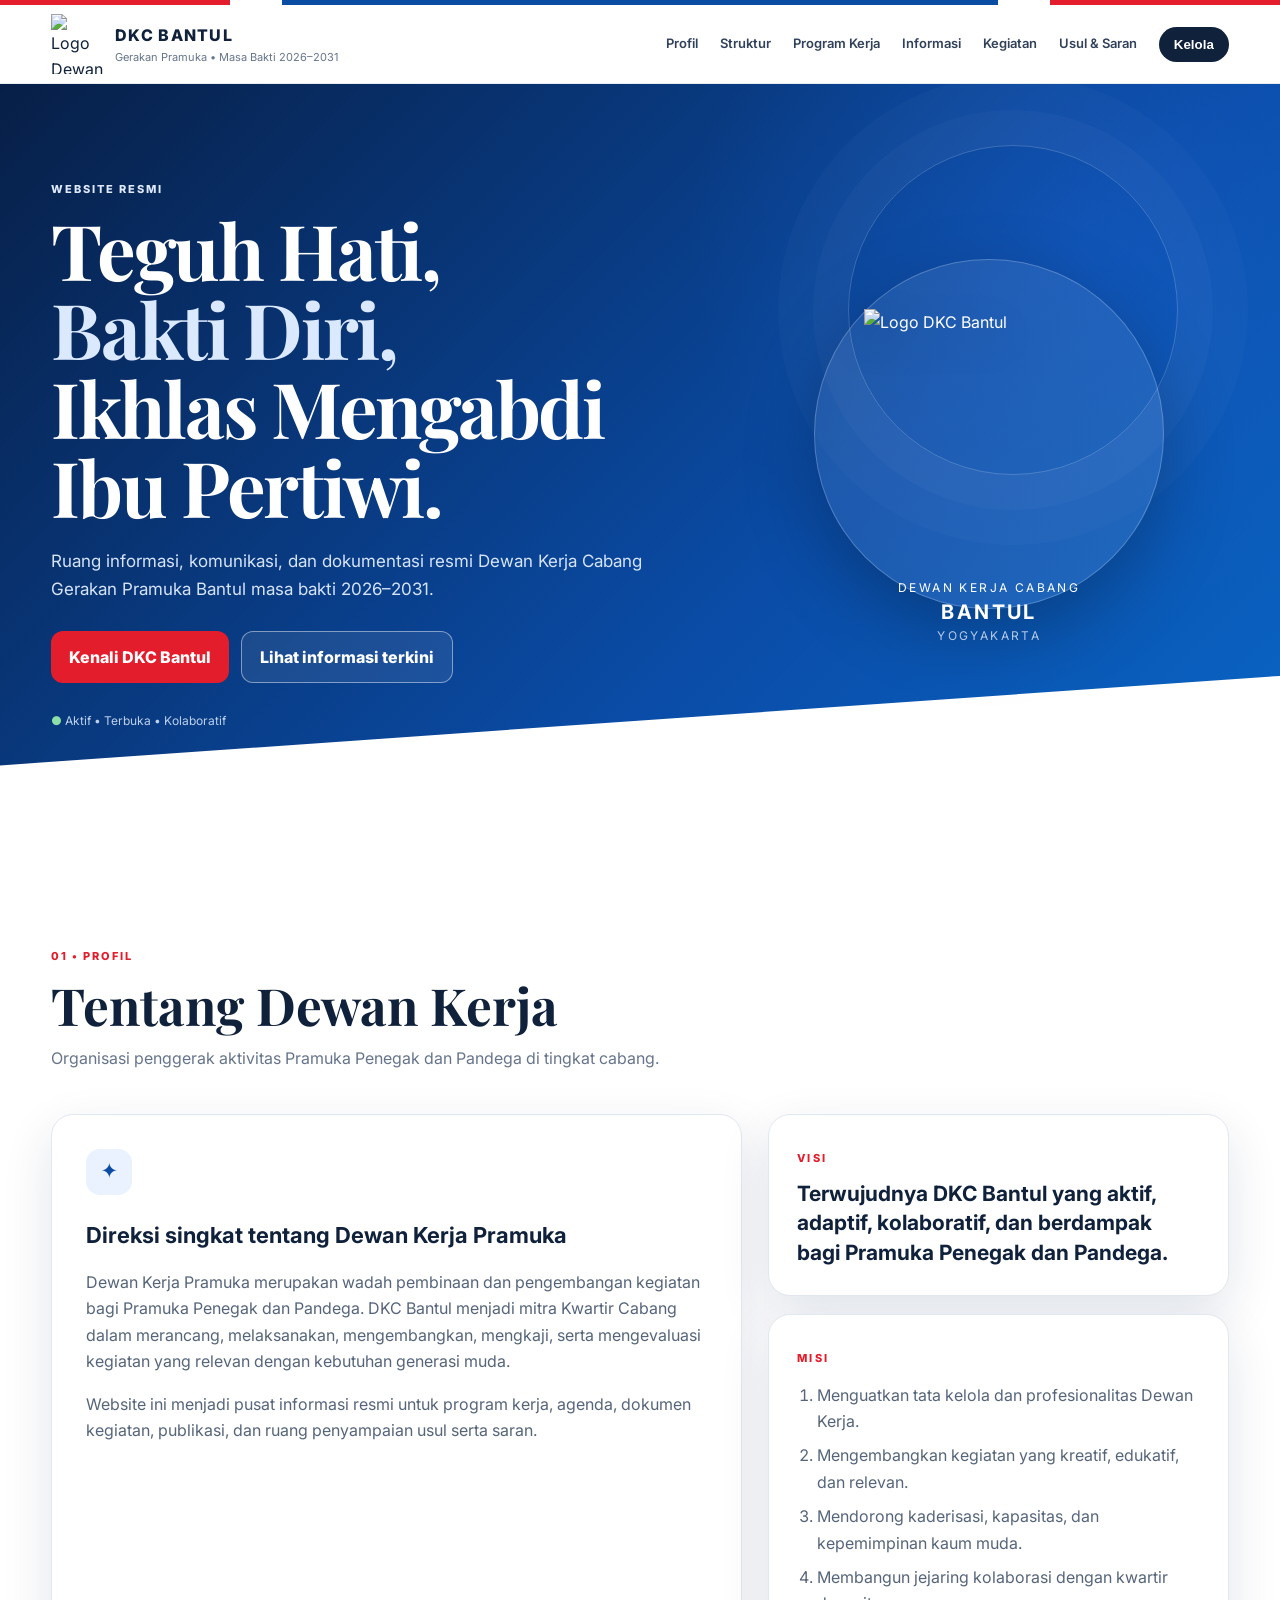
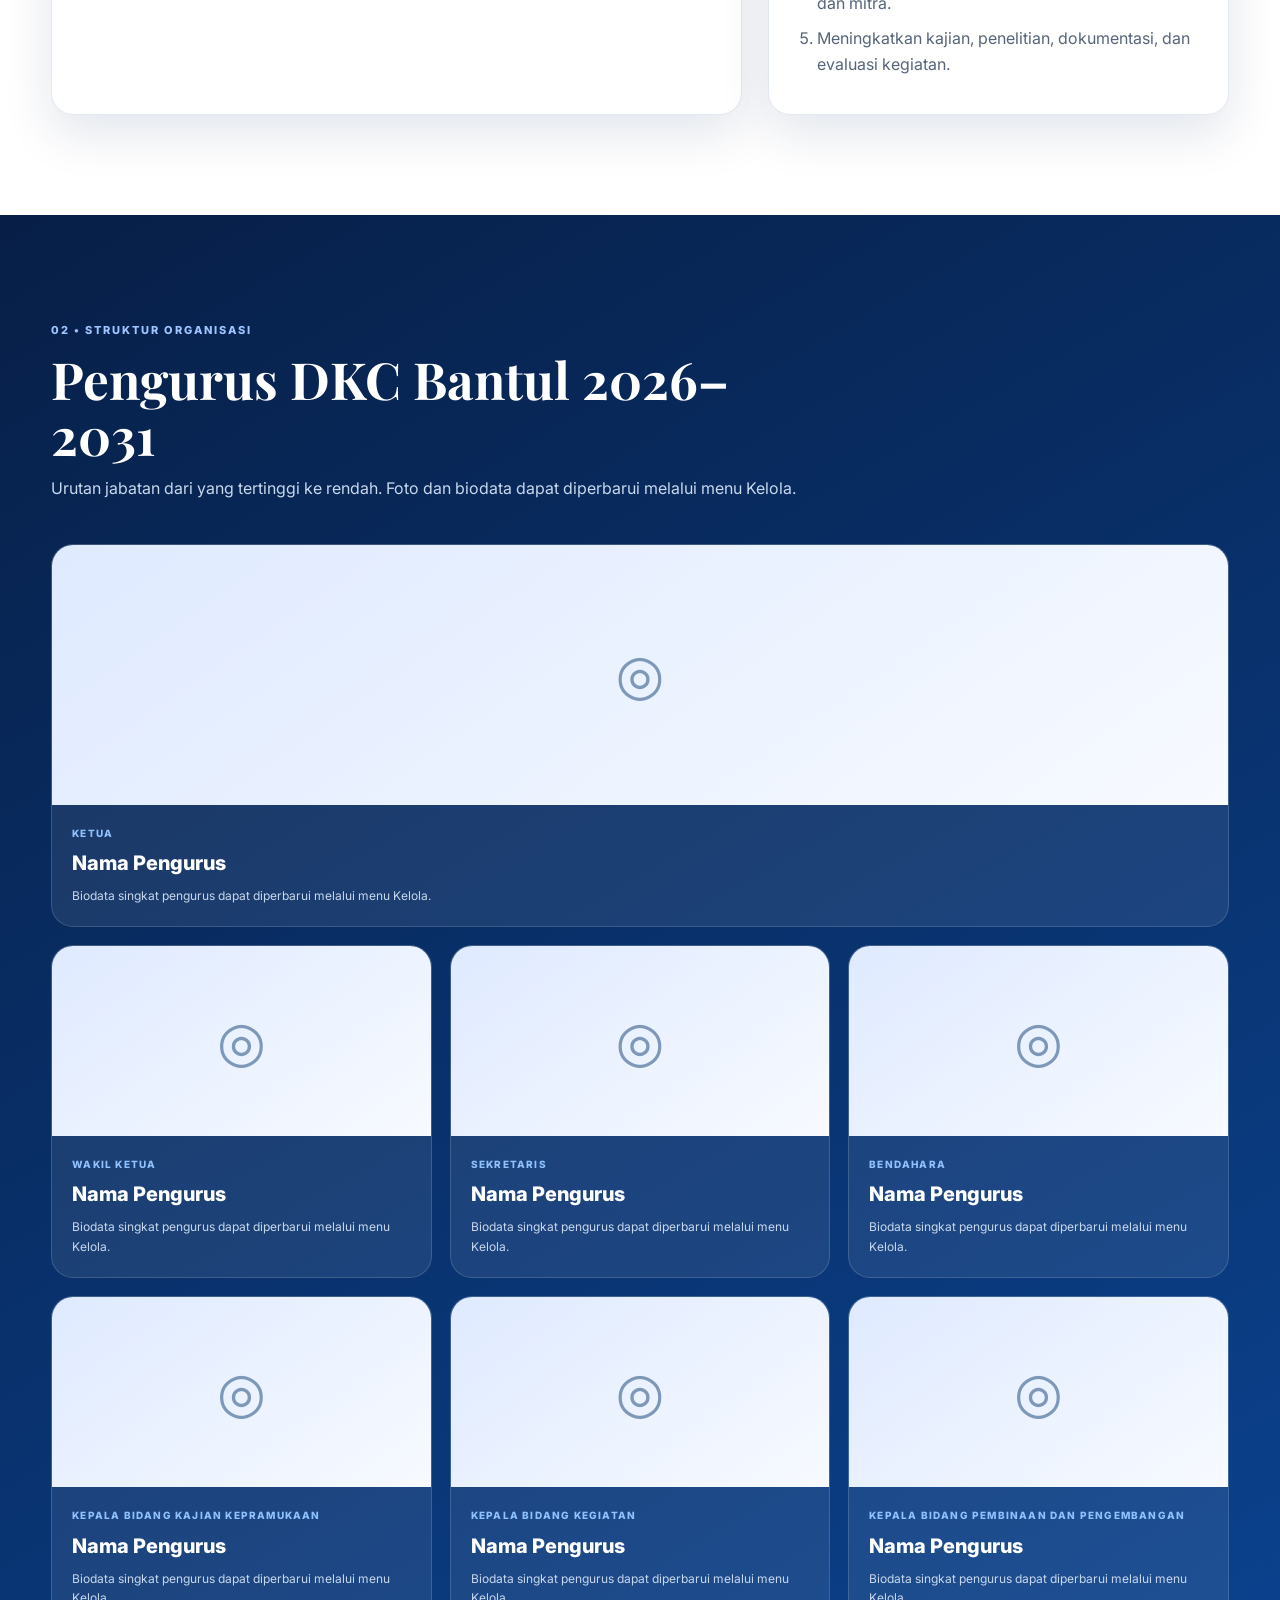
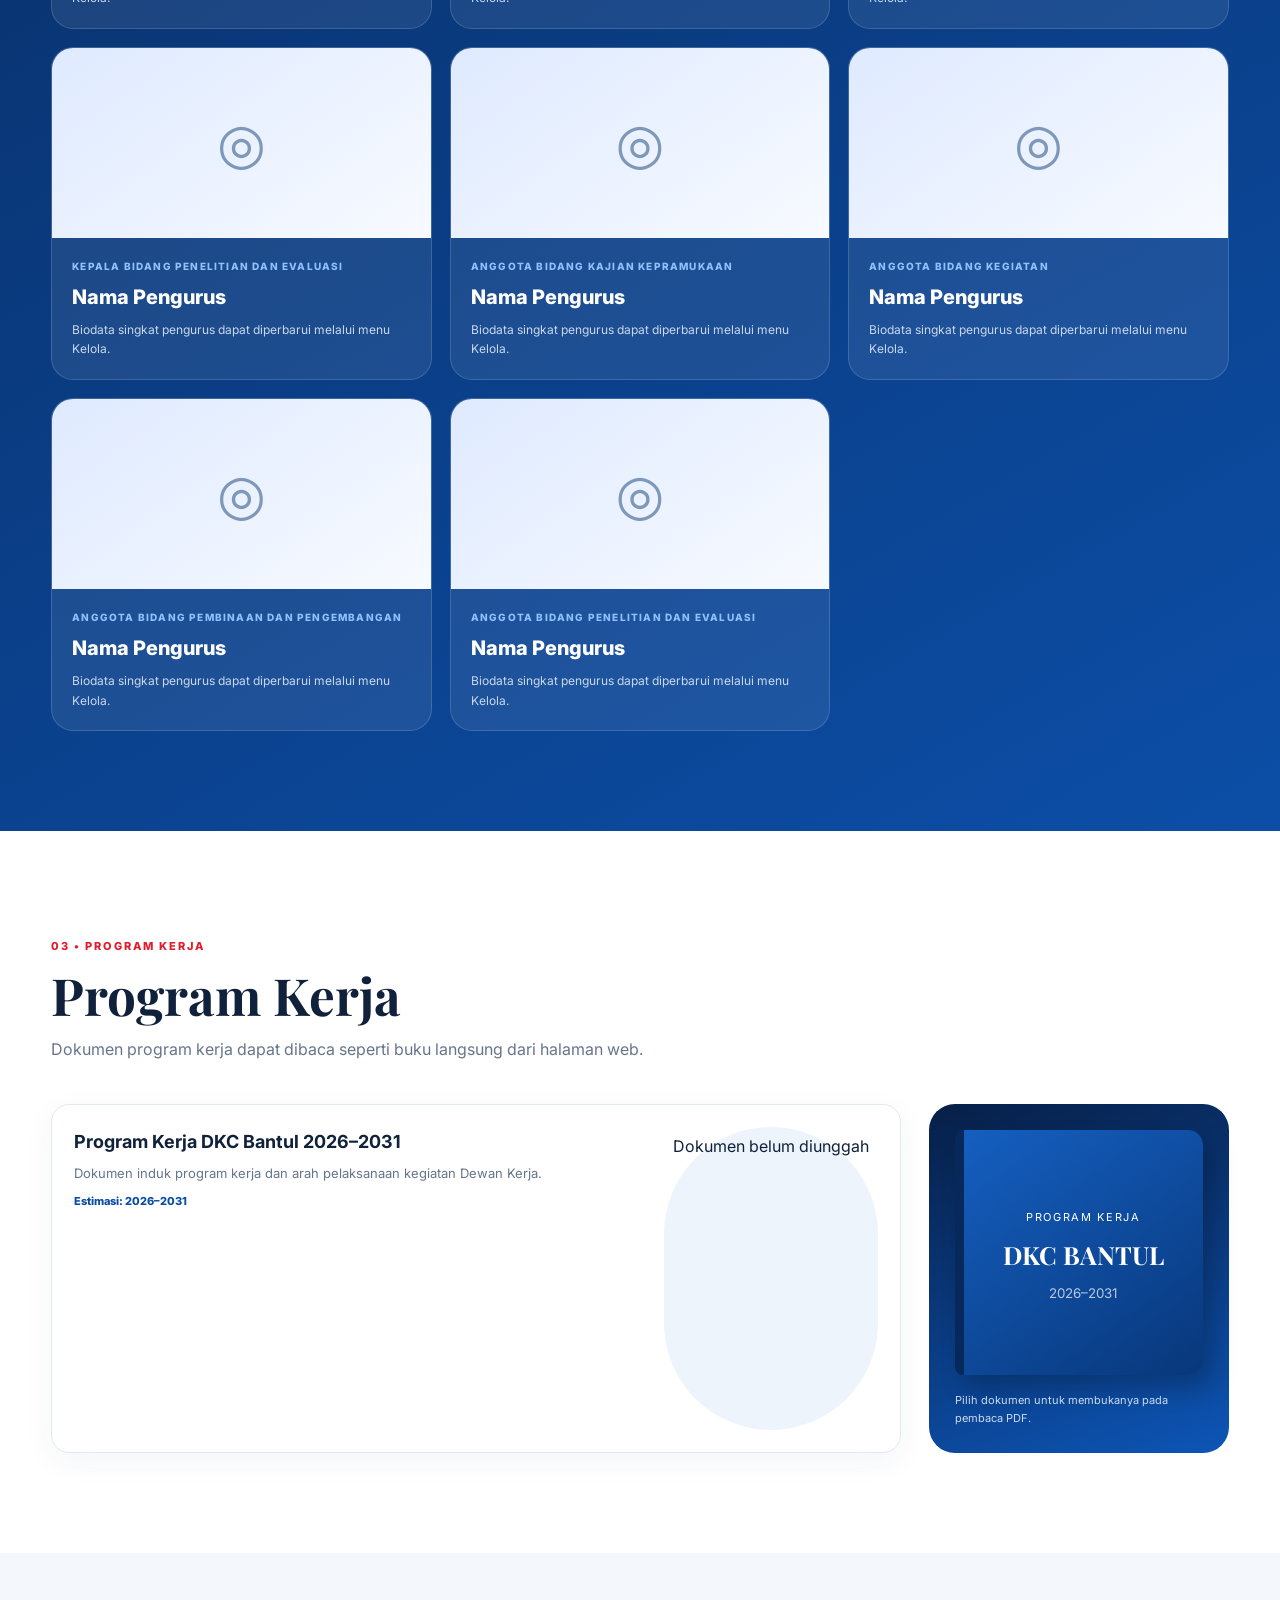
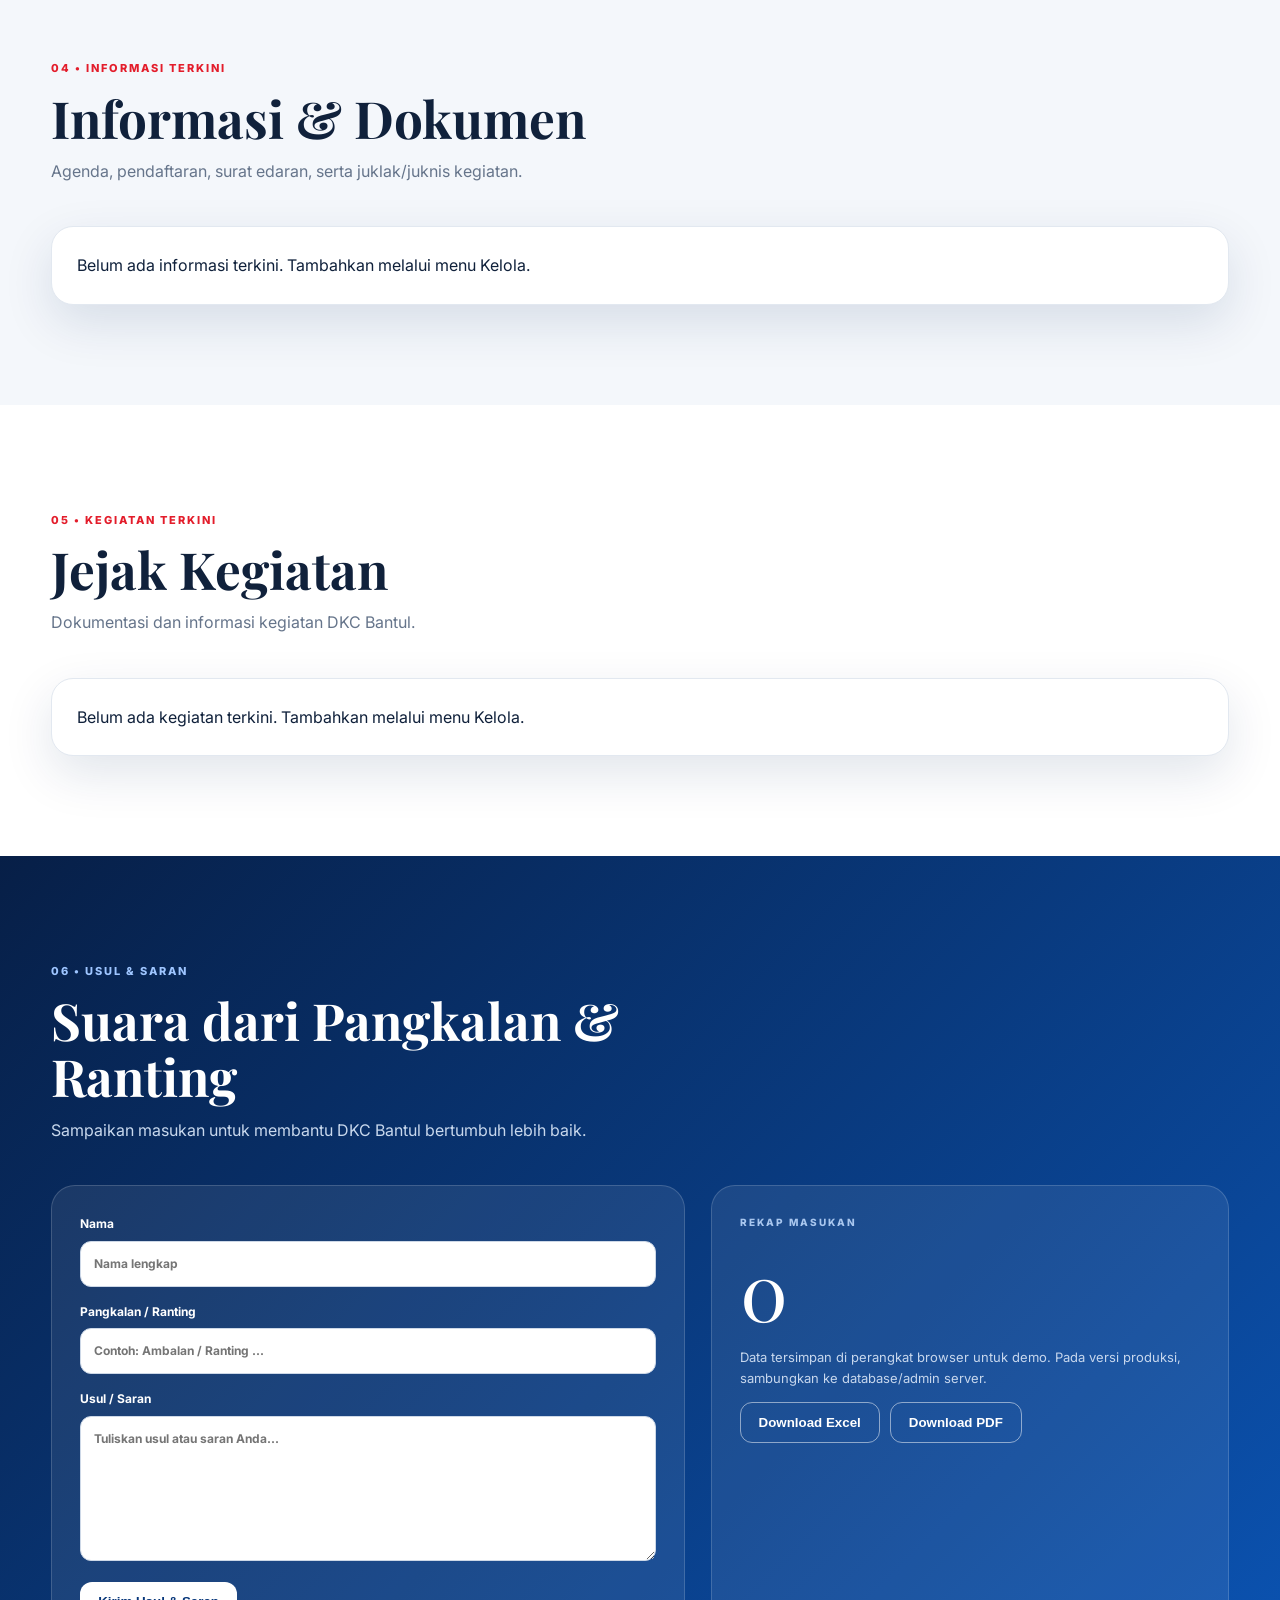
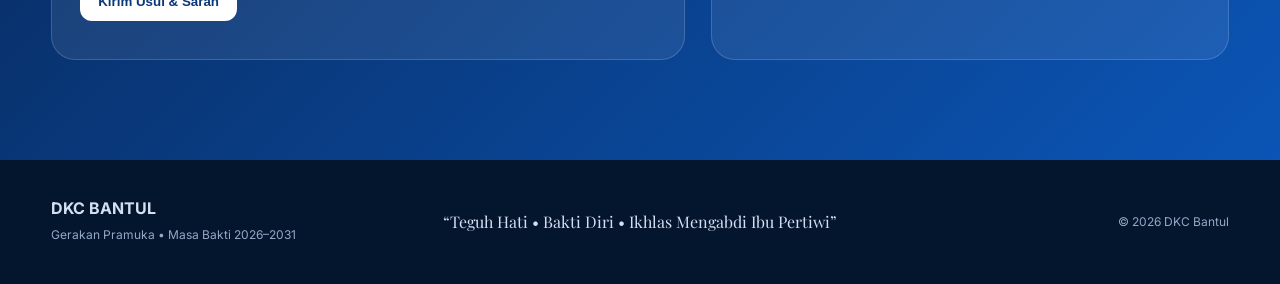
==== index.html @ 7c7fe112 "Add files via upload" ====
<!doctype html>
<html lang="id">
<head>
  <meta charset="utf-8">
  <meta name="viewport" content="width=device-width, initial-scale=1, viewport-fit=cover">
  <meta name="theme-color" content="#0d47a1">
  <meta name="description" content="Website resmi Dewan Kerja Cabang Gerakan Pramuka Bantul masa bakti 2026–2031.">
  <title>DKC Bantul 2026–2031 | Teguh Hati, Bakti Diri</title>
  <link rel="preconnect" href="https://fonts.googleapis.com">
  <link rel="preconnect" href="https://fonts.gstatic.com" crossorigin>
  <link href="https://fonts.googleapis.com/css2?family=Inter:wght@400;500;600;700;800&family=Playfair+Display:wght@700;800&display=swap" rel="stylesheet">
  <link rel="stylesheet" href="styles.css">
</head>
<body>
  <div class="topline"></div>
  <header class="site-header">
    <div class="container nav-wrap">
      <a class="brand" href="#beranda" aria-label="Beranda DKC Bantul">
        <img src="assets/logo-dkc-bantul.png" alt="Logo Dewan Kerja Cabang Bantul" class="brand-logo">
        <div>
          <div class="brand-title">DKC BANTUL</div>
          <div class="brand-subtitle">Gerakan Pramuka • Masa Bakti 2026–2031</div>
        </div>
      </a>
      <button class="menu-toggle" id="menuToggle" aria-label="Buka menu">☰</button>
      <nav id="mainNav" class="main-nav">
        <a href="#profil">Profil</a>
        <a href="#struktur">Struktur</a>
        <a href="#program">Program Kerja</a>
        <a href="#informasi">Informasi</a>
        <a href="#kegiatan">Kegiatan</a>
        <a href="#saran">Usul & Saran</a>
        <button class="nav-admin" id="adminOpen">Kelola</button>
      </nav>
    </div>
  </header>

  <main>
    <section id="beranda" class="hero">
      <div class="hero-glow"></div>
      <div class="container hero-grid">
        <div class="hero-copy">
          <span class="eyebrow">WEBSITE RESMI</span>
          <h1>Teguh Hati,<br><span>Bakti Diri,</span><br>Ikhlas Mengabdi<br>Ibu Pertiwi.</h1>
          <p>Ruang informasi, komunikasi, dan dokumentasi resmi Dewan Kerja Cabang Gerakan Pramuka Bantul masa bakti 2026–2031.</p>
          <div class="hero-actions">
            <a class="btn btn-primary" href="#profil">Kenali DKC Bantul</a>
            <a class="btn btn-ghost" href="#informasi">Lihat informasi terkini</a>
          </div>
          <div class="hero-meta"><span>●</span> Aktif • Terbuka • Kolaboratif</div>
        </div>
        <div class="hero-mark">
          <div class="mark-ring"><img src="assets/logo-dkc-bantul.png" alt="Logo DKC Bantul"></div>
          <div class="mark-caption">DEWAN KERJA CABANG<br><strong>BANTUL</strong><br><span>YOGYAKARTA</span></div>
        </div>
      </div>
    </section>

    <section id="profil" class="section section-light">
      <div class="container">
        <div class="section-heading"><span class="eyebrow">01 • PROFIL</span><h2>Tentang Dewan Kerja</h2><p>Organisasi penggerak aktivitas Pramuka Penegak dan Pandega di tingkat cabang.</p></div>
        <div class="profile-grid">
          <article class="card story-card">
            <div class="card-icon">✦</div>
            <h3>Direksi singkat tentang Dewan Kerja Pramuka</h3>
            <p>Dewan Kerja Pramuka merupakan wadah pembinaan dan pengembangan kegiatan bagi Pramuka Penegak dan Pandega. DKC Bantul menjadi mitra Kwartir Cabang dalam merancang, melaksanakan, mengembangkan, mengkaji, serta mengevaluasi kegiatan yang relevan dengan kebutuhan generasi muda.</p>
            <p>Website ini menjadi pusat informasi resmi untuk program kerja, agenda, dokumen kegiatan, publikasi, dan ruang penyampaian usul serta saran.</p>
          </article>
          <div class="vision-stack">
            <article class="vision-card vision"><span>VISI</span><h3>Terwujudnya DKC Bantul yang aktif, adaptif, kolaboratif, dan berdampak bagi Pramuka Penegak dan Pandega.</h3></article>
            <article class="vision-card mission"><span>MISI</span><ol><li>Menguatkan tata kelola dan profesionalitas Dewan Kerja.</li><li>Mengembangkan kegiatan yang kreatif, edukatif, dan relevan.</li><li>Mendorong kaderisasi, kapasitas, dan kepemimpinan kaum muda.</li><li>Membangun jejaring kolaborasi dengan kwartir dan mitra.</li><li>Meningkatkan kajian, penelitian, dokumentasi, dan evaluasi kegiatan.</li></ol></article>
          </div>
        </div>
      </div>
    </section>

    <section id="struktur" class="section section-blue">
      <div class="container">
        <div class="section-heading inverse"><span class="eyebrow">02 • STRUKTUR ORGANISASI</span><h2>Pengurus DKC Bantul 2026–2031</h2><p>Urutan jabatan dari yang tertinggi ke rendah. Foto dan biodata dapat diperbarui melalui menu Kelola.</p></div>
        <div id="structureGrid" class="structure-grid"></div>
      </div>
    </section>

    <section id="program" class="section section-light">
      <div class="container">
        <div class="section-heading"><span class="eyebrow">03 • PROGRAM KERJA</span><h2>Program Kerja</h2><p>Dokumen program kerja dapat dibaca seperti buku langsung dari halaman web.</p></div>
        <div class="program-layout">
          <div id="programList" class="program-list"></div>
          <aside class="book-panel"><div class="book-cover"><div class="book-spine"></div><span>PROGRAM KERJA</span><strong>DKC BANTUL</strong><small>2026–2031</small></div><div class="book-note">Pilih dokumen untuk membukanya pada pembaca PDF.</div></aside>
        </div>
      </div>
    </section>

    <section id="informasi" class="section section-soft">
      <div class="container">
        <div class="section-heading"><span class="eyebrow">04 • INFORMASI TERKINI</span><h2>Informasi & Dokumen</h2><p>Agenda, pendaftaran, surat edaran, serta juklak/juknis kegiatan.</p></div>
        <div id="infoList" class="info-list"></div>
      </div>
    </section>

    <section id="kegiatan" class="section section-light">
      <div class="container">
        <div class="section-heading"><span class="eyebrow">05 • KEGIATAN TERKINI</span><h2>Jejak Kegiatan</h2><p>Dokumentasi dan informasi kegiatan DKC Bantul.</p></div>
        <div id="activityList" class="activity-grid"></div>
      </div>
    </section>

    <section id="saran" class="section suggestion-section">
      <div class="container">
        <div class="section-heading inverse"><span class="eyebrow">06 • USUL & SARAN</span><h2>Suara dari Pangkalan & Ranting</h2><p>Sampaikan masukan untuk membantu DKC Bantul bertumbuh lebih baik.</p></div>
        <div class="suggestion-grid">
          <form id="suggestionForm" class="suggestion-form">
            <label>Nama<input name="nama" required placeholder="Nama lengkap"></label>
            <label>Pangkalan / Ranting<input name="pangkalan" required placeholder="Contoh: Ambalan / Ranting ..."></label>
            <label>Usul / Saran<textarea name="saran" required rows="6" placeholder="Tuliskan usul atau saran Anda..."></textarea></label>
            <button class="btn btn-light" type="submit">Kirim Usul & Saran</button>
            <div id="suggestionStatus" class="form-status"></div>
          </form>
          <div class="suggestion-admin-card">
            <div class="small-label">REKAP MASUKAN</div>
            <div class="big-number" id="suggestionCount">0</div>
            <p>Data tersimpan di perangkat browser untuk demo. Pada versi produksi, sambungkan ke database/admin server.</p>
            <div class="export-row"><button class="btn btn-outline-light" id="exportExcel">Download Excel</button><button class="btn btn-outline-light" id="exportPDF">Download PDF</button></div>
          </div>
        </div>
      </div>
    </section>
  </main>

  <footer class="site-footer"><div class="container footer-grid"><div><strong>DKC BANTUL</strong><p>Gerakan Pramuka • Masa Bakti 2026–2031</p></div><div class="footer-motto">“Teguh Hati • Bakti Diri • Ikhlas Mengabdi Ibu Pertiwi”</div><div class="footer-copy">© 2026 DKC Bantul</div></div></footer>

  <dialog id="pdfDialog" class="pdf-dialog"><div class="pdf-head"><strong id="pdfTitle">Dokumen</strong><button id="pdfClose">×</button></div><iframe id="pdfFrame" title="Pembaca PDF"></iframe></dialog>

  <dialog id="adminDialog" class="admin-dialog"><div class="admin-head"><div><strong>Kelola Konten</strong><small>Mode demo • perubahan tersimpan di browser</small></div><button id="adminClose">×</button></div><div class="admin-body">
    <div class="admin-tabs"><button class="active" data-tab="structureAdmin">Struktur</button><button data-tab="programAdmin">Program</button><button data-tab="infoAdmin">Informasi</button><button data-tab="activityAdmin">Kegiatan</button></div>
    <div id="structureAdmin" class="admin-tab active"><h3>Pengurus</h3><p>Gunakan formulir di bawah untuk menambahkan pengurus. Foto tanpa background dapat diunggah.</p><form id="memberForm" class="admin-form"><input name="name" placeholder="Nama lengkap" required><select name="position" required><option value="">Pilih jabatan</option></select><input name="bio" placeholder="Biodata singkat"><input type="file" name="photo" accept="image/*"><button class="btn btn-primary">Tambah pengurus</button></form><div id="memberAdminList"></div></div>
    <div id="programAdmin" class="admin-tab"><h3>Program kerja</h3><form id="programForm" class="admin-form"><input name="title" placeholder="Nama program" required><input name="description" placeholder="Uraian program kerja" required><input name="estimate" placeholder="Estimasi pelaksanaan, contoh: Jan–Mar 2027"><input type="file" name="pdf" accept="application/pdf"><button class="btn btn-primary">Tambah program</button></form><div id="programAdminList"></div></div>
    <div id="infoAdmin" class="admin-tab"><h3>Informasi terkini</h3><form id="infoForm" class="admin-form"><input name="title" placeholder="Nama kegiatan / informasi" required><div class="two"><input name="date" type="date"><input name="time" type="time"></div><input name="venue" placeholder="Tempat kegiatan"><input name="location" placeholder="Lokasi kegiatan / tautan Maps"><input name="registration" placeholder="Link pendaftaran"><input name="notes" placeholder="Keterangan singkat"><div class="two"><label class="file-label">Lampiran acara PDF<input type="file" name="attachment" accept="application/pdf"></label><label class="file-label">Surat edaran PDF<input type="file" name="circular" accept="application/pdf"></label></div><label class="file-label">Juklak/Juknis PDF<input type="file" name="guide" accept="application/pdf"></label><button class="btn btn-primary">Tambah informasi</button></form><div id="infoAdminList"></div></div>
    <div id="activityAdmin" class="admin-tab"><h3>Kegiatan terkini</h3><form id="activityForm" class="admin-form"><input name="title" placeholder="Nama kegiatan" required><div class="two"><input name="date" type="date"><input name="time" type="time"></div><input name="venue" placeholder="Tempat kegiatan"><input name="location" placeholder="Lokasi kegiatan / tautan Maps"><input name="registration" placeholder="Link pendaftaran"><input name="notes" placeholder="Keterangan singkat"><div class="two"><label class="file-label">Lampiran acara PDF<input type="file" name="attachment" accept="application/pdf"></label><label class="file-label">Surat edaran PDF<input type="file" name="circular" accept="application/pdf"></label></div><label class="file-label">Juklak/Juknis PDF<input type="file" name="guide" accept="application/pdf"></label><button class="btn btn-primary">Tambah kegiatan</button></form><div id="activityAdminList"></div></div>
  </div></dialog>
  <script src="app.js"></script>
</body>
</html>
---- styles.css ----
:root{--blue:#0b4da2;--blue2:#08377a;--red:#e31d2b;--ink:#10213b;--muted:#66758b;--paper:#fff;--soft:#f4f7fb;--line:#e2e8f0;--gold:#e7b955;--shadow:0 18px 50px rgba(11,45,93,.12);--radius:22px}*{box-sizing:border-box}html{scroll-behavior:smooth}body{margin:0;font-family:Inter,system-ui,sans-serif;color:var(--ink);background:#fff;line-height:1.65}.topline{height:5px;background:linear-gradient(90deg,var(--red) 0 18%,#fff 18% 22%,var(--blue) 22% 78%,#fff 78% 82%,var(--red) 82%)}a{text-decoration:none;color:inherit}.container{width:min(1180px,92%);margin:auto}.site-header{position:sticky;top:0;z-index:50;background:rgba(255,255,255,.93);backdrop-filter:blur(14px);border-bottom:1px solid rgba(226,232,240,.8)}.nav-wrap{min-height:78px;display:flex;align-items:center;justify-content:space-between;gap:22px}.brand{display:flex;align-items:center;gap:12px}.brand-logo{width:52px;height:60px;object-fit:contain}.brand-title{font-weight:800;letter-spacing:.08em;font-size:16px}.brand-subtitle{font-size:11px;color:var(--muted)}.main-nav{display:flex;align-items:center;gap:22px;font-size:13px;font-weight:600}.main-nav a{color:#31415a}.main-nav a:hover{color:var(--blue)}.nav-admin{border:0;background:var(--ink);color:white;border-radius:999px;padding:10px 15px;font-weight:700;cursor:pointer}.menu-toggle{display:none;border:0;background:none;font-size:28px}.hero{position:relative;overflow:hidden;background:radial-gradient(circle at 85% 20%,rgba(37,112,235,.24),transparent 32%),linear-gradient(135deg,#071f47,#0a4ca7 62%,#0a67c7);color:#fff;min-height:640px;display:flex;align-items:center}.hero:after{content:"";position:absolute;inset:auto -10% -180px;height:300px;background:#fff;transform:rotate(-4deg)}.hero-glow{position:absolute;right:8%;top:8%;width:330px;height:330px;border:1px solid rgba(255,255,255,.2);border-radius:50%;box-shadow:0 0 0 35px rgba(255,255,255,.025),0 0 0 70px rgba(255,255,255,.018)}.hero-grid{display:grid;grid-template-columns:1.15fr .85fr;align-items:center;gap:50px;position:relative;z-index:2;padding:90px 0 110px}.eyebrow{display:inline-block;font-size:11px;font-weight:800;letter-spacing:.18em;color:var(--red);margin-bottom:12px}.hero .eyebrow{color:#dfeaff}.hero h1{font-family:"Playfair Display",serif;font-size:clamp(45px,6vw,78px);line-height:1.03;margin:0 0 20px;letter-spacing:-.03em}.hero h1 span{color:#dbe9ff}.hero p{max-width:650px;color:#d6e4f9;font-size:17px}.hero-actions{display:flex;flex-wrap:wrap;gap:12px;margin:28px 0}.btn{display:inline-flex;align-items:center;justify-content:center;border:0;border-radius:12px;padding:12px 18px;font-weight:800;cursor:pointer;transition:.2s}.btn:hover{transform:translateY(-1px)}.btn-primary{background:var(--red);color:#fff}.btn-ghost{border:1px solid rgba(255,255,255,.45);color:#fff;background:rgba(255,255,255,.08)}.btn-light{background:#fff;color:var(--blue2)}.btn-outline-light{background:transparent;color:#fff;border:1px solid rgba(255,255,255,.5)}.hero-meta{font-size:12px;color:#bdd1ed}.hero-meta span{color:#8ce0a7}.hero-mark{display:flex;flex-direction:column;align-items:center;justify-content:center}.mark-ring{width:min(350px,72vw);aspect-ratio:1;border-radius:50%;display:grid;place-items:center;background:rgba(255,255,255,.08);border:1px solid rgba(255,255,255,.22);box-shadow:0 25px 70px rgba(0,0,0,.25)}.mark-ring img{width:72%;height:72%;object-fit:contain;filter:drop-shadow(0 12px 20px rgba(0,0,0,.2))}.mark-caption{text-align:center;margin-top:-30px;font-size:12px;letter-spacing:.2em;line-height:1.5}.mark-caption strong{font-size:20px;color:#fff}.mark-caption span{opacity:.7}.section{padding:100px 0}.section-light{background:#fff}.section-soft{background:var(--soft)}.section-blue{background:linear-gradient(150deg,#071f47,#0c4ea7);color:#fff}.section-heading{max-width:760px;margin-bottom:42px}.section-heading h2{font-family:"Playfair Display",serif;font-size:clamp(34px,4vw,52px);line-height:1.1;margin:0 0 12px}.section-heading p{margin:0;color:var(--muted)}.section-heading.inverse p{color:#c8d8ed}.section-heading.inverse .eyebrow{color:#9ec5ff}.profile-grid{display:grid;grid-template-columns:1.2fr .8fr;gap:26px}.card,.vision-card{background:#fff;border:1px solid var(--line);border-radius:var(--radius);box-shadow:var(--shadow)}.story-card{padding:34px}.card-icon{width:46px;height:46px;border-radius:14px;background:#eaf2ff;color:var(--blue);display:grid;place-items:center;font-size:21px}.story-card h3{font-size:22px;margin:22px 0 10px}.story-card p{color:#56657a}.vision-stack{display:grid;gap:18px}.vision-card{padding:28px}.vision-card span{font-size:11px;letter-spacing:.2em;font-weight:800;color:var(--red)}.vision-card h3{margin:10px 0 0;font-size:21px;line-height:1.4}.mission ol{margin:12px 0 0;padding-left:20px;color:#56657a}.mission li{margin:8px 0}.structure-grid{display:grid;grid-template-columns:repeat(3,1fr);gap:18px}.member-card{position:relative;background:rgba(255,255,255,.08);border:1px solid rgba(255,255,255,.15);border-radius:22px;overflow:hidden;min-height:330px;display:flex;flex-direction:column}.member-card:first-child{grid-column:span 3}.member-photo{height:190px;background:linear-gradient(145deg,#dfeaff,#f7faff);display:grid;place-items:center;overflow:hidden}.member-card:first-child .member-photo{height:260px}.member-photo img{width:100%;height:100%;object-fit:contain}.member-placeholder{font-size:56px;color:#7e98ba}.member-info{padding:20px}.member-position{color:#8fc1ff;text-transform:uppercase;letter-spacing:.12em;font-size:10px;font-weight:800}.member-name{font-size:20px;font-weight:800;margin:6px 0}.member-bio{font-size:12px;color:#c8d8ed;margin:0}.program-layout{display:grid;grid-template-columns:1fr 300px;gap:28px}.program-list{display:grid;gap:14px}.program-item{padding:22px;border:1px solid var(--line);border-radius:18px;background:#fff;display:grid;grid-template-columns:1fr auto;gap:16px;box-shadow:0 8px 30px rgba(20,50,90,.05)}.program-item h3{margin:0 0 6px;font-size:18px}.program-item p{margin:0;color:var(--muted);font-size:13px}.program-estimate{font-size:11px;color:var(--blue);font-weight:800;margin-top:8px}.book-btn{background:#edf4ff;color:var(--blue);border:0;border-radius:10px;padding:10px 12px;font-weight:800;cursor:pointer}.book-panel{background:linear-gradient(160deg,#071f47,#0d55b6);border-radius:26px;padding:26px;color:#fff;min-height:340px;position:sticky;top:110px}.book-cover{height:245px;border-radius:8px 15px 15px 8px;background:linear-gradient(145deg,#155fc0,#08377a);border-left:9px solid #06285b;display:flex;flex-direction:column;align-items:center;justify-content:center;text-align:center;box-shadow:10px 14px 25px rgba(0,0,0,.22);gap:8px}.book-cover span{font-size:11px;letter-spacing:.15em}.book-cover strong{font-family:"Playfair Display";font-size:25px}.book-cover small{opacity:.7}.book-note{font-size:11px;color:#cbdaf0;margin-top:16px}.info-list{display:grid;gap:16px}.info-card{background:#fff;border:1px solid var(--line);border-radius:20px;padding:24px;display:grid;grid-template-columns:1fr auto;gap:20px}.info-card h3{margin:0 0 8px;font-size:20px}.info-meta{display:flex;flex-wrap:wrap;gap:8px;font-size:12px;color:#5d6c80}.chip{background:#eef4fb;border-radius:999px;padding:6px 9px}.doc-row{display:flex;flex-wrap:wrap;gap:8px;margin-top:16px}.doc-btn{border:1px solid #cbd8e8;background:#fff;border-radius:10px;padding:8px 10px;color:var(--blue);font-size:11px;font-weight:800;cursor:pointer}.register-btn{display:inline-flex;background:var(--red);color:#fff;border-radius:10px;padding:10px 13px;font-size:11px;font-weight:800}.activity-grid{display:grid;grid-template-columns:repeat(3,1fr);gap:18px}.activity-card{border:1px solid var(--line);border-radius:20px;overflow:hidden;background:#fff;box-shadow:0 8px 30px rgba(20,50,90,.05)}.activity-top{height:130px;background:linear-gradient(135deg,#dceaff,#f7faff);display:grid;place-items:center;color:var(--blue);font-size:48px}.activity-body{padding:20px}.activity-body h3{margin:0 0 8px}.activity-body p{font-size:12px;color:var(--muted);margin:5px 0}.suggestion-section{background:linear-gradient(135deg,#071f47,#0b55b6);color:#fff}.suggestion-grid{display:grid;grid-template-columns:1.1fr .9fr;gap:26px}.suggestion-form,.suggestion-admin-card{background:rgba(255,255,255,.08);border:1px solid rgba(255,255,255,.16);border-radius:24px;padding:28px}.suggestion-form label{display:block;font-size:12px;font-weight:700;margin-bottom:15px}.suggestion-form input,.suggestion-form textarea,.admin-form input,.admin-form select{width:100%;margin-top:7px;border:1px solid #cdd8e7;border-radius:11px;padding:12px 13px;font:inherit;background:#fff;color:var(--ink)}.suggestion-form textarea{resize:vertical}.form-status{font-size:12px;margin-top:10px;color:#bfe8cb}.small-label{font-size:10px;letter-spacing:.2em;color:#a9c7ef;font-weight:800}.big-number{font-family:"Playfair Display";font-size:80px;line-height:1;margin:18px 0}.suggestion-admin-card p{color:#c7d7ed;font-size:13px}.export-row{display:flex;gap:10px;flex-wrap:wrap}.site-footer{background:#04152e;color:#d4e0f1;padding:35px 0}.footer-grid{display:grid;grid-template-columns:1fr 1.5fr 1fr;gap:20px;align-items:center}.footer-grid p{margin:4px 0;font-size:12px;color:#93a9c5}.footer-motto{text-align:center;font-family:"Playfair Display"}.footer-copy{text-align:right;font-size:12px;color:#93a9c5}.pdf-dialog,.admin-dialog{border:0;border-radius:18px;padding:0;width:min(1050px,94vw);height:min(86vh,900px);box-shadow:0 25px 90px rgba(0,0,0,.35)}.pdf-dialog::backdrop,.admin-dialog::backdrop{background:rgba(3,15,34,.72);backdrop-filter:blur(5px)}.pdf-head,.admin-head{height:58px;padding:0 16px;display:flex;align-items:center;justify-content:space-between;border-bottom:1px solid var(--line)}.pdf-head button,.admin-head button{border:0;background:#f1f5f9;border-radius:9px;font-size:25px;width:38px;height:38px;cursor:pointer}.pdf-dialog iframe{width:100%;height:calc(100% - 58px);border:0}.admin-dialog{height:min(88vh,850px)}.admin-head small{display:block;color:var(--muted);font-size:11px}.admin-body{padding:20px;overflow:auto;height:calc(100% - 58px);background:#f8fafc}.admin-tabs{display:flex;gap:6px;overflow:auto;margin-bottom:20px}.admin-tabs button{border:1px solid var(--line);background:#fff;border-radius:999px;padding:9px 14px;white-space:nowrap;font-weight:700;cursor:pointer}.admin-tabs button.active{background:var(--blue);color:#fff}.admin-tab{display:none}.admin-tab.active{display:block}.admin-form{background:#fff;border:1px solid var(--line);border-radius:16px;padding:18px;display:grid;gap:11px;margin-bottom:20px}.two{display:grid;grid-template-columns:1fr 1fr;gap:10px}.file-label{font-size:11px;color:#53657b}.file-label input{margin-top:6px}.admin-item{background:#fff;border:1px solid var(--line);border-radius:14px;padding:14px;display:flex;align-items:center;justify-content:space-between;gap:12px;margin:8px 0}.admin-item small{display:block;color:var(--muted)}.danger{border:0;background:#fee2e2;color:#b91c1c;border-radius:9px;padding:8px 10px;font-weight:700;cursor:pointer}@media(max-width:900px){.main-nav{display:none;position:absolute;left:0;right:0;top:78px;background:#fff;padding:16px 4%;border-bottom:1px solid var(--line);box-shadow:0 15px 30px rgba(0,0,0,.08);flex-direction:column;align-items:stretch}.main-nav.open{display:flex}.menu-toggle{display:block}.hero-grid,.profile-grid,.suggestion-grid,.program-layout{grid-template-columns:1fr}.hero-mark{order:-1}.book-panel{position:static}.structure-grid{grid-template-columns:repeat(2,1fr)}.member-card:first-child{grid-column:span 2}.activity-grid{grid-template-columns:1fr 1fr}.footer-grid{grid-template-columns:1fr;text-align:center}.footer-copy{text-align:center}}@media(max-width:600px){.hero{min-height:auto}.hero-grid{padding:70px 0 100px}.mark-ring{width:230px}.hero h1{font-size:43px}.section{padding:70px 0}.structure-grid,.activity-grid{grid-template-columns:1fr}.member-card:first-child{grid-column:span 1}.member-card:first-child .member-photo{height:220px}.info-card,.program-item{grid-template-columns:1fr}.two{grid-template-columns:1fr}.brand-subtitle{display:none}.brand-logo{width:44px;height:50px}.brand-title{font-size:14px}}
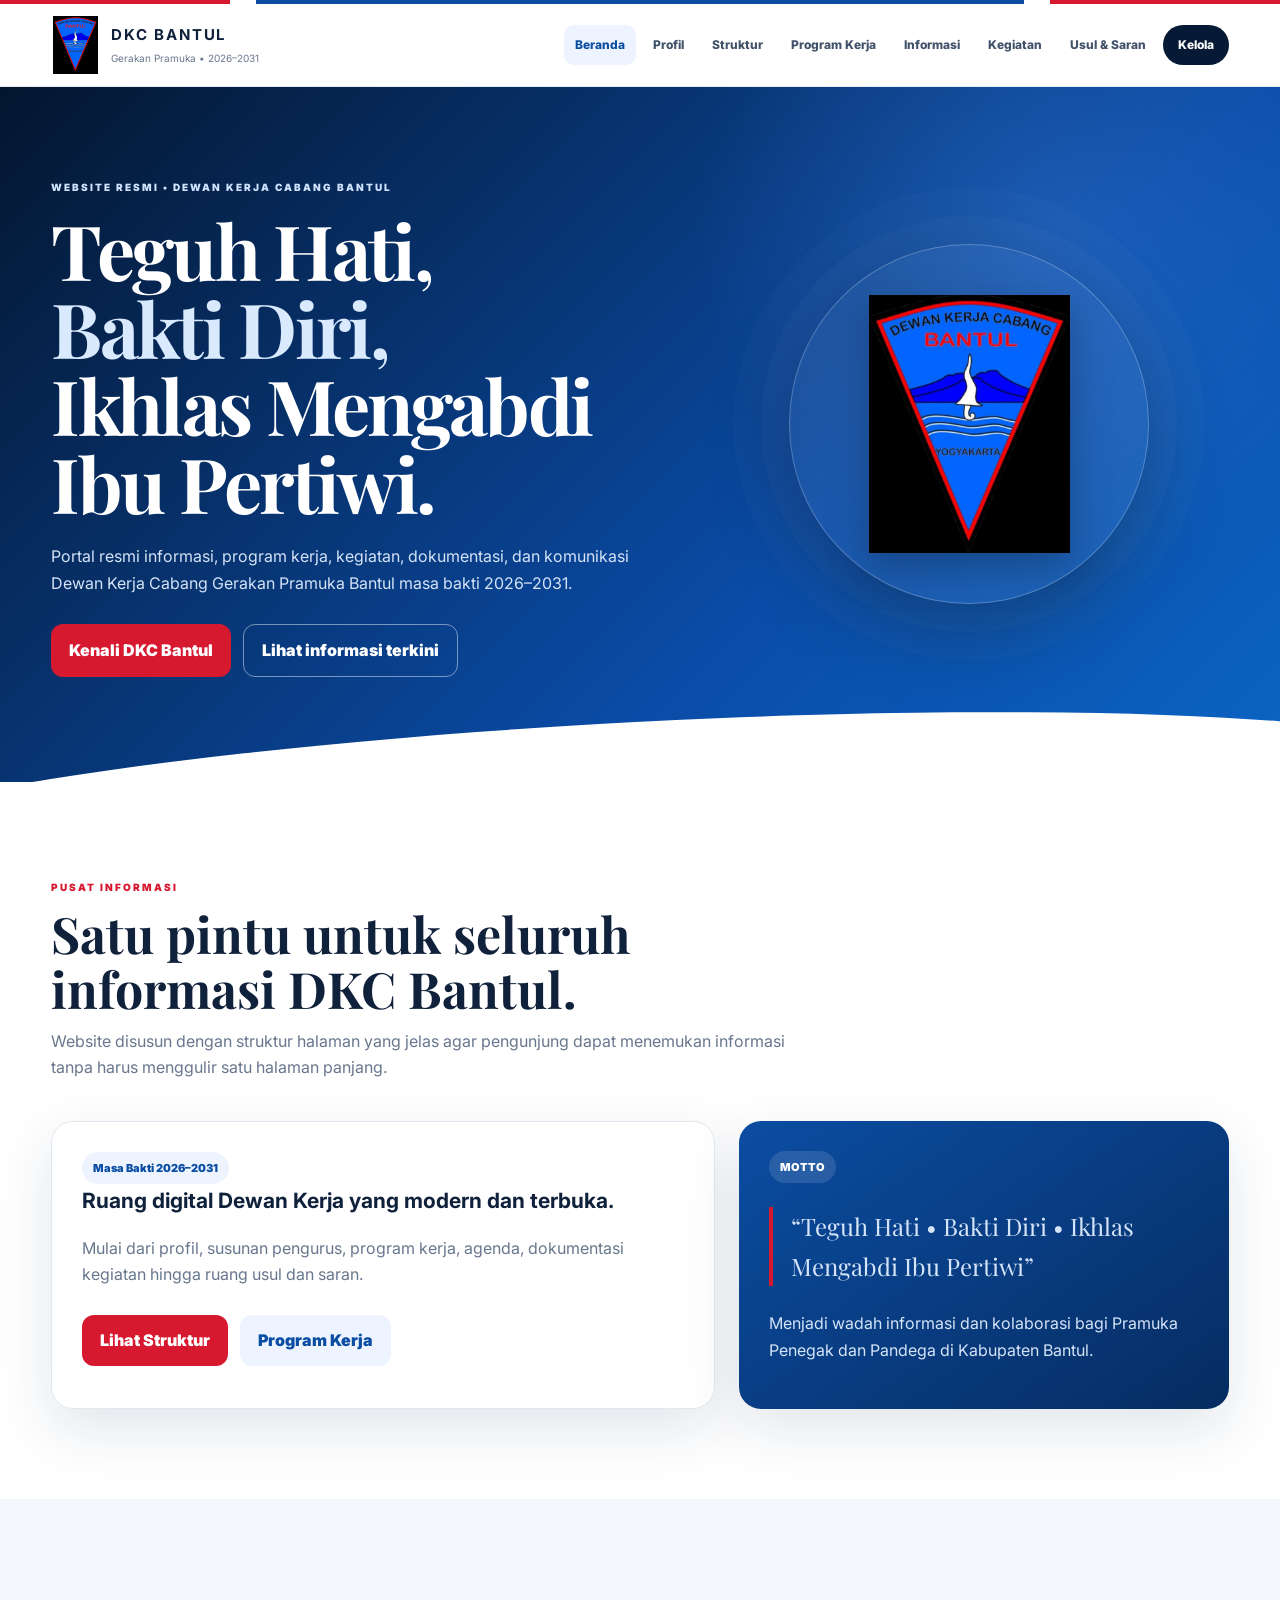
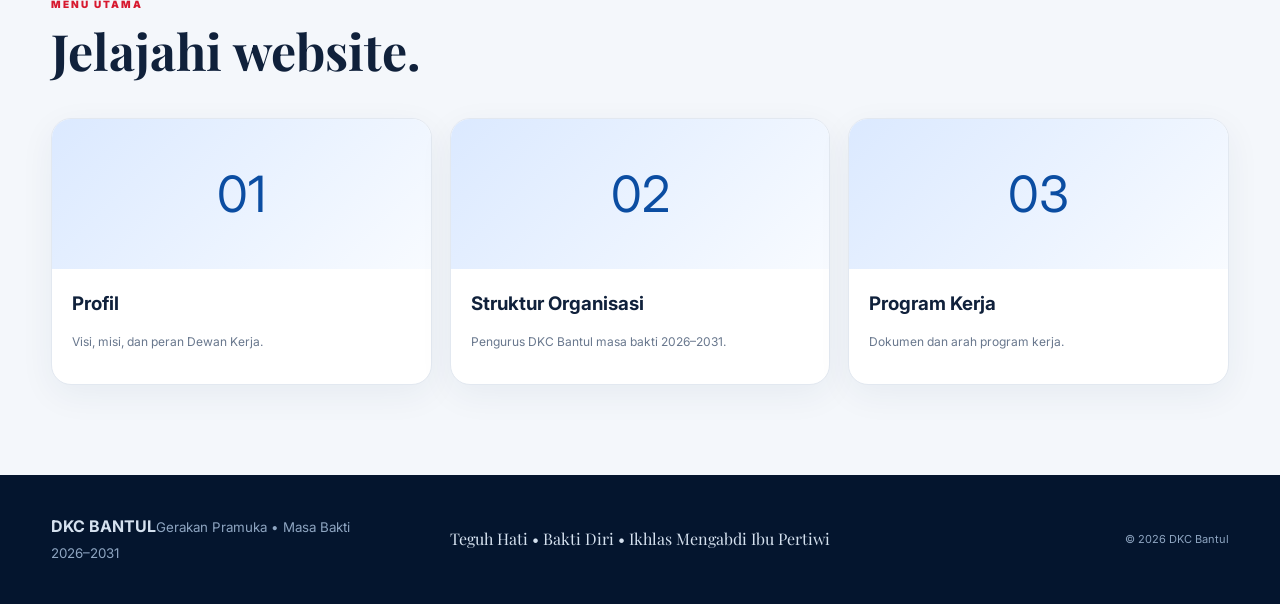
==== commit 24511baa: "Add files via upload" ====
--- a/index.html
+++ b/index.html
@@ -1,143 +1 @@
-<!doctype html>
-<html lang="id">
-<head>
-  <meta charset="utf-8">
-  <meta name="viewport" content="width=device-width, initial-scale=1, viewport-fit=cover">
-  <meta name="theme-color" content="#0d47a1">
-  <meta name="description" content="Website resmi Dewan Kerja Cabang Gerakan Pramuka Bantul masa bakti 2026–2031.">
-  <title>DKC Bantul 2026–2031 | Teguh Hati, Bakti Diri</title>
-  <link rel="preconnect" href="https://fonts.googleapis.com">
-  <link rel="preconnect" href="https://fonts.gstatic.com" crossorigin>
-  <link href="https://fonts.googleapis.com/css2?family=Inter:wght@400;500;600;700;800&family=Playfair+Display:wght@700;800&display=swap" rel="stylesheet">
-  <link rel="stylesheet" href="styles.css">
-</head>
-<body>
-  <div class="topline"></div>
-  <header class="site-header">
-    <div class="container nav-wrap">
-      <a class="brand" href="#beranda" aria-label="Beranda DKC Bantul">
-        <img src="assets/logo-dkc-bantul.png" alt="Logo Dewan Kerja Cabang Bantul" class="brand-logo">
-        <div>
-          <div class="brand-title">DKC BANTUL</div>
-          <div class="brand-subtitle">Gerakan Pramuka • Masa Bakti 2026–2031</div>
-        </div>
-      </a>
-      <button class="menu-toggle" id="menuToggle" aria-label="Buka menu">☰</button>
-      <nav id="mainNav" class="main-nav">
-        <a href="#profil">Profil</a>
-        <a href="#struktur">Struktur</a>
-        <a href="#program">Program Kerja</a>
-        <a href="#informasi">Informasi</a>
-        <a href="#kegiatan">Kegiatan</a>
-        <a href="#saran">Usul & Saran</a>
-        <button class="nav-admin" id="adminOpen">Kelola</button>
-      </nav>
-    </div>
-  </header>
-
-  <main>
-    <section id="beranda" class="hero">
-      <div class="hero-glow"></div>
-      <div class="container hero-grid">
-        <div class="hero-copy">
-          <span class="eyebrow">WEBSITE RESMI</span>
-          <h1>Teguh Hati,<br><span>Bakti Diri,</span><br>Ikhlas Mengabdi<br>Ibu Pertiwi.</h1>
-          <p>Ruang informasi, komunikasi, dan dokumentasi resmi Dewan Kerja Cabang Gerakan Pramuka Bantul masa bakti 2026–2031.</p>
-          <div class="hero-actions">
-            <a class="btn btn-primary" href="#profil">Kenali DKC Bantul</a>
-            <a class="btn btn-ghost" href="#informasi">Lihat informasi terkini</a>
-          </div>
-          <div class="hero-meta"><span>●</span> Aktif • Terbuka • Kolaboratif</div>
-        </div>
-        <div class="hero-mark">
-          <div class="mark-ring"><img src="assets/logo-dkc-bantul.png" alt="Logo DKC Bantul"></div>
-          <div class="mark-caption">DEWAN KERJA CABANG<br><strong>BANTUL</strong><br><span>YOGYAKARTA</span></div>
-        </div>
-      </div>
-    </section>
-
-    <section id="profil" class="section section-light">
-      <div class="container">
-        <div class="section-heading"><span class="eyebrow">01 • PROFIL</span><h2>Tentang Dewan Kerja</h2><p>Organisasi penggerak aktivitas Pramuka Penegak dan Pandega di tingkat cabang.</p></div>
-        <div class="profile-grid">
-          <article class="card story-card">
-            <div class="card-icon">✦</div>
-            <h3>Direksi singkat tentang Dewan Kerja Pramuka</h3>
-            <p>Dewan Kerja Pramuka merupakan wadah pembinaan dan pengembangan kegiatan bagi Pramuka Penegak dan Pandega. DKC Bantul menjadi mitra Kwartir Cabang dalam merancang, melaksanakan, mengembangkan, mengkaji, serta mengevaluasi kegiatan yang relevan dengan kebutuhan generasi muda.</p>
-            <p>Website ini menjadi pusat informasi resmi untuk program kerja, agenda, dokumen kegiatan, publikasi, dan ruang penyampaian usul serta saran.</p>
-          </article>
-          <div class="vision-stack">
-            <article class="vision-card vision"><span>VISI</span><h3>Terwujudnya DKC Bantul yang aktif, adaptif, kolaboratif, dan berdampak bagi Pramuka Penegak dan Pandega.</h3></article>
-            <article class="vision-card mission"><span>MISI</span><ol><li>Menguatkan tata kelola dan profesionalitas Dewan Kerja.</li><li>Mengembangkan kegiatan yang kreatif, edukatif, dan relevan.</li><li>Mendorong kaderisasi, kapasitas, dan kepemimpinan kaum muda.</li><li>Membangun jejaring kolaborasi dengan kwartir dan mitra.</li><li>Meningkatkan kajian, penelitian, dokumentasi, dan evaluasi kegiatan.</li></ol></article>
-          </div>
-        </div>
-      </div>
-    </section>
-
-    <section id="struktur" class="section section-blue">
-      <div class="container">
-        <div class="section-heading inverse"><span class="eyebrow">02 • STRUKTUR ORGANISASI</span><h2>Pengurus DKC Bantul 2026–2031</h2><p>Urutan jabatan dari yang tertinggi ke rendah. Foto dan biodata dapat diperbarui melalui menu Kelola.</p></div>
-        <div id="structureGrid" class="structure-grid"></div>
-      </div>
-    </section>
-
-    <section id="program" class="section section-light">
-      <div class="container">
-        <div class="section-heading"><span class="eyebrow">03 • PROGRAM KERJA</span><h2>Program Kerja</h2><p>Dokumen program kerja dapat dibaca seperti buku langsung dari halaman web.</p></div>
-        <div class="program-layout">
-          <div id="programList" class="program-list"></div>
-          <aside class="book-panel"><div class="book-cover"><div class="book-spine"></div><span>PROGRAM KERJA</span><strong>DKC BANTUL</strong><small>2026–2031</small></div><div class="book-note">Pilih dokumen untuk membukanya pada pembaca PDF.</div></aside>
-        </div>
-      </div>
-    </section>
-
-    <section id="informasi" class="section section-soft">
-      <div class="container">
-        <div class="section-heading"><span class="eyebrow">04 • INFORMASI TERKINI</span><h2>Informasi & Dokumen</h2><p>Agenda, pendaftaran, surat edaran, serta juklak/juknis kegiatan.</p></div>
-        <div id="infoList" class="info-list"></div>
-      </div>
-    </section>
-
-    <section id="kegiatan" class="section section-light">
-      <div class="container">
-        <div class="section-heading"><span class="eyebrow">05 • KEGIATAN TERKINI</span><h2>Jejak Kegiatan</h2><p>Dokumentasi dan informasi kegiatan DKC Bantul.</p></div>
-        <div id="activityList" class="activity-grid"></div>
-      </div>
-    </section>
-
-    <section id="saran" class="section suggestion-section">
-      <div class="container">
-        <div class="section-heading inverse"><span class="eyebrow">06 • USUL & SARAN</span><h2>Suara dari Pangkalan & Ranting</h2><p>Sampaikan masukan untuk membantu DKC Bantul bertumbuh lebih baik.</p></div>
-        <div class="suggestion-grid">
-          <form id="suggestionForm" class="suggestion-form">
-            <label>Nama<input name="nama" required placeholder="Nama lengkap"></label>
-            <label>Pangkalan / Ranting<input name="pangkalan" required placeholder="Contoh: Ambalan / Ranting ..."></label>
-            <label>Usul / Saran<textarea name="saran" required rows="6" placeholder="Tuliskan usul atau saran Anda..."></textarea></label>
-            <button class="btn btn-light" type="submit">Kirim Usul & Saran</button>
-            <div id="suggestionStatus" class="form-status"></div>
-          </form>
-          <div class="suggestion-admin-card">
-            <div class="small-label">REKAP MASUKAN</div>
-            <div class="big-number" id="suggestionCount">0</div>
-            <p>Data tersimpan di perangkat browser untuk demo. Pada versi produksi, sambungkan ke database/admin server.</p>
-            <div class="export-row"><button class="btn btn-outline-light" id="exportExcel">Download Excel</button><button class="btn btn-outline-light" id="exportPDF">Download PDF</button></div>
-          </div>
-        </div>
-      </div>
-    </section>
-  </main>
-
-  <footer class="site-footer"><div class="container footer-grid"><div><strong>DKC BANTUL</strong><p>Gerakan Pramuka • Masa Bakti 2026–2031</p></div><div class="footer-motto">“Teguh Hati • Bakti Diri • Ikhlas Mengabdi Ibu Pertiwi”</div><div class="footer-copy">© 2026 DKC Bantul</div></div></footer>
-
-  <dialog id="pdfDialog" class="pdf-dialog"><div class="pdf-head"><strong id="pdfTitle">Dokumen</strong><button id="pdfClose">×</button></div><iframe id="pdfFrame" title="Pembaca PDF"></iframe></dialog>
-
-  <dialog id="adminDialog" class="admin-dialog"><div class="admin-head"><div><strong>Kelola Konten</strong><small>Mode demo • perubahan tersimpan di browser</small></div><button id="adminClose">×</button></div><div class="admin-body">
-    <div class="admin-tabs"><button class="active" data-tab="structureAdmin">Struktur</button><button data-tab="programAdmin">Program</button><button data-tab="infoAdmin">Informasi</button><button data-tab="activityAdmin">Kegiatan</button></div>
-    <div id="structureAdmin" class="admin-tab active"><h3>Pengurus</h3><p>Gunakan formulir di bawah untuk menambahkan pengurus. Foto tanpa background dapat diunggah.</p><form id="memberForm" class="admin-form"><input name="name" placeholder="Nama lengkap" required><select name="position" required><option value="">Pilih jabatan</option></select><input name="bio" placeholder="Biodata singkat"><input type="file" name="photo" accept="image/*"><button class="btn btn-primary">Tambah pengurus</button></form><div id="memberAdminList"></div></div>
-    <div id="programAdmin" class="admin-tab"><h3>Program kerja</h3><form id="programForm" class="admin-form"><input name="title" placeholder="Nama program" required><input name="description" placeholder="Uraian program kerja" required><input name="estimate" placeholder="Estimasi pelaksanaan, contoh: Jan–Mar 2027"><input type="file" name="pdf" accept="application/pdf"><button class="btn btn-primary">Tambah program</button></form><div id="programAdminList"></div></div>
-    <div id="infoAdmin" class="admin-tab"><h3>Informasi terkini</h3><form id="infoForm" class="admin-form"><input name="title" placeholder="Nama kegiatan / informasi" required><div class="two"><input name="date" type="date"><input name="time" type="time"></div><input name="venue" placeholder="Tempat kegiatan"><input name="location" placeholder="Lokasi kegiatan / tautan Maps"><input name="registration" placeholder="Link pendaftaran"><input name="notes" placeholder="Keterangan singkat"><div class="two"><label class="file-label">Lampiran acara PDF<input type="file" name="attachment" accept="application/pdf"></label><label class="file-label">Surat edaran PDF<input type="file" name="circular" accept="application/pdf"></label></div><label class="file-label">Juklak/Juknis PDF<input type="file" name="guide" accept="application/pdf"></label><button class="btn btn-primary">Tambah informasi</button></form><div id="infoAdminList"></div></div>
-    <div id="activityAdmin" class="admin-tab"><h3>Kegiatan terkini</h3><form id="activityForm" class="admin-form"><input name="title" placeholder="Nama kegiatan" required><div class="two"><input name="date" type="date"><input name="time" type="time"></div><input name="venue" placeholder="Tempat kegiatan"><input name="location" placeholder="Lokasi kegiatan / tautan Maps"><input name="registration" placeholder="Link pendaftaran"><input name="notes" placeholder="Keterangan singkat"><div class="two"><label class="file-label">Lampiran acara PDF<input type="file" name="attachment" accept="application/pdf"></label><label class="file-label">Surat edaran PDF<input type="file" name="circular" accept="application/pdf"></label></div><label class="file-label">Juklak/Juknis PDF<input type="file" name="guide" accept="application/pdf"></label><button class="btn btn-primary">Tambah kegiatan</button></form><div id="activityAdminList"></div></div>
-  </div></dialog>
-  <script src="app.js"></script>
-</body>
-</html>
+<!doctype html><html lang="id"><head><meta charset="utf-8"><meta name="viewport" content="width=device-width,initial-scale=1"><meta name="description" content="Website resmi Dewan Kerja Cabang Gerakan Pramuka Bantul masa bakti 2026–2031."><title>DKC Bantul | Website Resmi</title><link rel="preconnect" href="https://fonts.googleapis.com"><link rel="preconnect" href="https://fonts.gstatic.com" crossorigin><link href="https://fonts.googleapis.com/css2?family=Inter:wght@400;500;600;700;800;900&family=Playfair+Display:wght@700;800&display=swap" rel="stylesheet"><link rel="stylesheet" href="styles.css"></head><body><header class="site-header"><div class="container nav"><a class="brand" href="index.html"><img src="logo-dkc-bantul.png" alt="Logo DKC Bantul"><span><b>DKC BANTUL</b><small>Gerakan Pramuka • 2026–2031</small></span></a><button class="menu" aria-label="Menu">☰</button><nav class="navlinks"><a data-page="index.html" href="index.html">Beranda</a><a data-page="profil.html" href="profil.html">Profil</a><a data-page="struktur.html" href="struktur.html">Struktur</a><a data-page="program.html" href="program.html">Program Kerja</a><a data-page="informasi.html" href="informasi.html">Informasi</a><a data-page="kegiatan.html" href="kegiatan.html">Kegiatan</a><a data-page="saran.html" href="saran.html">Usul & Saran</a><a class="nav-cta" href="admin.html">Kelola</a></nav></div></header><main><section class="hero"><div class="container hero-grid"><div><span class="eyebrow">WEBSITE RESMI • DEWAN KERJA CABANG BANTUL</span><h1>Teguh Hati,<br><em>Bakti Diri,</em><br>Ikhlas Mengabdi<br>Ibu Pertiwi.</h1><p>Portal resmi informasi, program kerja, kegiatan, dokumentasi, dan komunikasi Dewan Kerja Cabang Gerakan Pramuka Bantul masa bakti 2026–2031.</p><div class="actions"><a class="btn btn-red" href="profil.html">Kenali DKC Bantul</a><a class="btn btn-outline" href="informasi.html">Lihat informasi terkini</a></div></div><div class="seal"><div class="seal-ring"><img src="logo-dkc-bantul.png" alt="Logo DKC Bantul"></div></div></div></section><section class="section"><div class="container"><div class="heading"><span class="eyebrow">PUSAT INFORMASI</span><h2>Satu pintu untuk seluruh informasi DKC Bantul.</h2><p>Website disusun dengan struktur halaman yang jelas agar pengunjung dapat menemukan informasi tanpa harus menggulir satu halaman panjang.</p></div><div class="grid2"><article class="card"><span class="pill">Masa Bakti 2026–2031</span><h3>Ruang digital Dewan Kerja yang modern dan terbuka.</h3><p>Mulai dari profil, susunan pengurus, program kerja, agenda, dokumentasi kegiatan hingga ruang usul dan saran.</p><div class="actions"><a class="btn btn-red" href="struktur.html">Lihat Struktur</a><a class="btn" style="background:#edf4ff;color:#0b4da2" href="program.html">Program Kerja</a></div></article><article class="card vision"><span class="pill" style="background:rgba(255,255,255,.12);color:#fff">MOTTO</span><p class="quote">“Teguh Hati • Bakti Diri • Ikhlas Mengabdi Ibu Pertiwi”</p><p>Menjadi wadah informasi dan kolaborasi bagi Pramuka Penegak dan Pandega di Kabupaten Bantul.</p></article></div></div></section><section class="section soft"><div class="container"><div class="heading"><span class="eyebrow">MENU UTAMA</span><h2>Jelajahi website.</h2></div><div class="activity-grid"><a class="activity" href="profil.html"><div class="activity-cover">01</div><div class="activity-body"><h3>Profil</h3><p>Visi, misi, dan peran Dewan Kerja.</p></div></a><a class="activity" href="struktur.html"><div class="activity-cover">02</div><div class="activity-body"><h3>Struktur Organisasi</h3><p>Pengurus DKC Bantul masa bakti 2026–2031.</p></div></a><a class="activity" href="program.html"><div class="activity-cover">03</div><div class="activity-body"><h3>Program Kerja</h3><p>Dokumen dan arah program kerja.</p></div></a></div></div></section></main><footer class="footer"><div class="container footer-grid"><div><b>DKC BANTUL</b><small>Gerakan Pramuka • Masa Bakti 2026–2031</small></div><div class="footer-motto">Teguh Hati • Bakti Diri • Ikhlas Mengabdi Ibu Pertiwi</div><div class="footer-copy">© 2026 DKC Bantul</div></div></footer><script src="app.js"></script></body></html>
--- a/styles.css
+++ b/styles.css
@@ -1 +1 @@
-:root{--blue:#0b4da2;--blue2:#08377a;--red:#e31d2b;--ink:#10213b;--muted:#66758b;--paper:#fff;--soft:#f4f7fb;--line:#e2e8f0;--gold:#e7b955;--shadow:0 18px 50px rgba(11,45,93,.12);--radius:22px}*{box-sizing:border-box}html{scroll-behavior:smooth}body{margin:0;font-family:Inter,system-ui,sans-serif;color:var(--ink);background:#fff;line-height:1.65}.topline{height:5px;background:linear-gradient(90deg,var(--red) 0 18%,#fff 18% 22%,var(--blue) 22% 78%,#fff 78% 82%,var(--red) 82%)}a{text-decoration:none;color:inherit}.container{width:min(1180px,92%);margin:auto}.site-header{position:sticky;top:0;z-index:50;background:rgba(255,255,255,.93);backdrop-filter:blur(14px);border-bottom:1px solid rgba(226,232,240,.8)}.nav-wrap{min-height:78px;display:flex;align-items:center;justify-content:space-between;gap:22px}.brand{display:flex;align-items:center;gap:12px}.brand-logo{width:52px;height:60px;object-fit:contain}.brand-title{font-weight:800;letter-spacing:.08em;font-size:16px}.brand-subtitle{font-size:11px;color:var(--muted)}.main-nav{display:flex;align-items:center;gap:22px;font-size:13px;font-weight:600}.main-nav a{color:#31415a}.main-nav a:hover{color:var(--blue)}.nav-admin{border:0;background:var(--ink);color:white;border-radius:999px;padding:10px 15px;font-weight:700;cursor:pointer}.menu-toggle{display:none;border:0;background:none;font-size:28px}.hero{position:relative;overflow:hidden;background:radial-gradient(circle at 85% 20%,rgba(37,112,235,.24),transparent 32%),linear-gradient(135deg,#071f47,#0a4ca7 62%,#0a67c7);color:#fff;min-height:640px;display:flex;align-items:center}.hero:after{content:"";position:absolute;inset:auto -10% -180px;height:300px;background:#fff;transform:rotate(-4deg)}.hero-glow{position:absolute;right:8%;top:8%;width:330px;height:330px;border:1px solid rgba(255,255,255,.2);border-radius:50%;box-shadow:0 0 0 35px rgba(255,255,255,.025),0 0 0 70px rgba(255,255,255,.018)}.hero-grid{display:grid;grid-template-columns:1.15fr .85fr;align-items:center;gap:50px;position:relative;z-index:2;padding:90px 0 110px}.eyebrow{display:inline-block;font-size:11px;font-weight:800;letter-spacing:.18em;color:var(--red);margin-bottom:12px}.hero .eyebrow{color:#dfeaff}.hero h1{font-family:"Playfair Display",serif;font-size:clamp(45px,6vw,78px);line-height:1.03;margin:0 0 20px;letter-spacing:-.03em}.hero h1 span{color:#dbe9ff}.hero p{max-width:650px;color:#d6e4f9;font-size:17px}.hero-actions{display:flex;flex-wrap:wrap;gap:12px;margin:28px 0}.btn{display:inline-flex;align-items:center;justify-content:center;border:0;border-radius:12px;padding:12px 18px;font-weight:800;cursor:pointer;transition:.2s}.btn:hover{transform:translateY(-1px)}.btn-primary{background:var(--red);color:#fff}.btn-ghost{border:1px solid rgba(255,255,255,.45);color:#fff;background:rgba(255,255,255,.08)}.btn-light{background:#fff;color:var(--blue2)}.btn-outline-light{background:transparent;color:#fff;border:1px solid rgba(255,255,255,.5)}.hero-meta{font-size:12px;color:#bdd1ed}.hero-meta span{color:#8ce0a7}.hero-mark{display:flex;flex-direction:column;align-items:center;justify-content:center}.mark-ring{width:min(350px,72vw);aspect-ratio:1;border-radius:50%;display:grid;place-items:center;background:rgba(255,255,255,.08);border:1px solid rgba(255,255,255,.22);box-shadow:0 25px 70px rgba(0,0,0,.25)}.mark-ring img{width:72%;height:72%;object-fit:contain;filter:drop-shadow(0 12px 20px rgba(0,0,0,.2))}.mark-caption{text-align:center;margin-top:-30px;font-size:12px;letter-spacing:.2em;line-height:1.5}.mark-caption strong{font-size:20px;color:#fff}.mark-caption span{opacity:.7}.section{padding:100px 0}.section-light{background:#fff}.section-soft{background:var(--soft)}.section-blue{background:linear-gradient(150deg,#071f47,#0c4ea7);color:#fff}.section-heading{max-width:760px;margin-bottom:42px}.section-heading h2{font-family:"Playfair Display",serif;font-size:clamp(34px,4vw,52px);line-height:1.1;margin:0 0 12px}.section-heading p{margin:0;color:var(--muted)}.section-heading.inverse p{color:#c8d8ed}.section-heading.inverse .eyebrow{color:#9ec5ff}.profile-grid{display:grid;grid-template-columns:1.2fr .8fr;gap:26px}.card,.vision-card{background:#fff;border:1px solid var(--line);border-radius:var(--radius);box-shadow:var(--shadow)}.story-card{padding:34px}.card-icon{width:46px;height:46px;border-radius:14px;background:#eaf2ff;color:var(--blue);display:grid;place-items:center;font-size:21px}.story-card h3{font-size:22px;margin:22px 0 10px}.story-card p{color:#56657a}.vision-stack{display:grid;gap:18px}.vision-card{padding:28px}.vision-card span{font-size:11px;letter-spacing:.2em;font-weight:800;color:var(--red)}.vision-card h3{margin:10px 0 0;font-size:21px;line-height:1.4}.mission ol{margin:12px 0 0;padding-left:20px;color:#56657a}.mission li{margin:8px 0}.structure-grid{display:grid;grid-template-columns:repeat(3,1fr);gap:18px}.member-card{position:relative;background:rgba(255,255,255,.08);border:1px solid rgba(255,255,255,.15);border-radius:22px;overflow:hidden;min-height:330px;display:flex;flex-direction:column}.member-card:first-child{grid-column:span 3}.member-photo{height:190px;background:linear-gradient(145deg,#dfeaff,#f7faff);display:grid;place-items:center;overflow:hidden}.member-card:first-child .member-photo{height:260px}.member-photo img{width:100%;height:100%;object-fit:contain}.member-placeholder{font-size:56px;color:#7e98ba}.member-info{padding:20px}.member-position{color:#8fc1ff;text-transform:uppercase;letter-spacing:.12em;font-size:10px;font-weight:800}.member-name{font-size:20px;font-weight:800;margin:6px 0}.member-bio{font-size:12px;color:#c8d8ed;margin:0}.program-layout{display:grid;grid-template-columns:1fr 300px;gap:28px}.program-list{display:grid;gap:14px}.program-item{padding:22px;border:1px solid var(--line);border-radius:18px;background:#fff;display:grid;grid-template-columns:1fr auto;gap:16px;box-shadow:0 8px 30px rgba(20,50,90,.05)}.program-item h3{margin:0 0 6px;font-size:18px}.program-item p{margin:0;color:var(--muted);font-size:13px}.program-estimate{font-size:11px;color:var(--blue);font-weight:800;margin-top:8px}.book-btn{background:#edf4ff;color:var(--blue);border:0;border-radius:10px;padding:10px 12px;font-weight:800;cursor:pointer}.book-panel{background:linear-gradient(160deg,#071f47,#0d55b6);border-radius:26px;padding:26px;color:#fff;min-height:340px;position:sticky;top:110px}.book-cover{height:245px;border-radius:8px 15px 15px 8px;background:linear-gradient(145deg,#155fc0,#08377a);border-left:9px solid #06285b;display:flex;flex-direction:column;align-items:center;justify-content:center;text-align:center;box-shadow:10px 14px 25px rgba(0,0,0,.22);gap:8px}.book-cover span{font-size:11px;letter-spacing:.15em}.book-cover strong{font-family:"Playfair Display";font-size:25px}.book-cover small{opacity:.7}.book-note{font-size:11px;color:#cbdaf0;margin-top:16px}.info-list{display:grid;gap:16px}.info-card{background:#fff;border:1px solid var(--line);border-radius:20px;padding:24px;display:grid;grid-template-columns:1fr auto;gap:20px}.info-card h3{margin:0 0 8px;font-size:20px}.info-meta{display:flex;flex-wrap:wrap;gap:8px;font-size:12px;color:#5d6c80}.chip{background:#eef4fb;border-radius:999px;padding:6px 9px}.doc-row{display:flex;flex-wrap:wrap;gap:8px;margin-top:16px}.doc-btn{border:1px solid #cbd8e8;background:#fff;border-radius:10px;padding:8px 10px;color:var(--blue);font-size:11px;font-weight:800;cursor:pointer}.register-btn{display:inline-flex;background:var(--red);color:#fff;border-radius:10px;padding:10px 13px;font-size:11px;font-weight:800}.activity-grid{display:grid;grid-template-columns:repeat(3,1fr);gap:18px}.activity-card{border:1px solid var(--line);border-radius:20px;overflow:hidden;background:#fff;box-shadow:0 8px 30px rgba(20,50,90,.05)}.activity-top{height:130px;background:linear-gradient(135deg,#dceaff,#f7faff);display:grid;place-items:center;color:var(--blue);font-size:48px}.activity-body{padding:20px}.activity-body h3{margin:0 0 8px}.activity-body p{font-size:12px;color:var(--muted);margin:5px 0}.suggestion-section{background:linear-gradient(135deg,#071f47,#0b55b6);color:#fff}.suggestion-grid{display:grid;grid-template-columns:1.1fr .9fr;gap:26px}.suggestion-form,.suggestion-admin-card{background:rgba(255,255,255,.08);border:1px solid rgba(255,255,255,.16);border-radius:24px;padding:28px}.suggestion-form label{display:block;font-size:12px;font-weight:700;margin-bottom:15px}.suggestion-form input,.suggestion-form textarea,.admin-form input,.admin-form select{width:100%;margin-top:7px;border:1px solid #cdd8e7;border-radius:11px;padding:12px 13px;font:inherit;background:#fff;color:var(--ink)}.suggestion-form textarea{resize:vertical}.form-status{font-size:12px;margin-top:10px;color:#bfe8cb}.small-label{font-size:10px;letter-spacing:.2em;color:#a9c7ef;font-weight:800}.big-number{font-family:"Playfair Display";font-size:80px;line-height:1;margin:18px 0}.suggestion-admin-card p{color:#c7d7ed;font-size:13px}.export-row{display:flex;gap:10px;flex-wrap:wrap}.site-footer{background:#04152e;color:#d4e0f1;padding:35px 0}.footer-grid{display:grid;grid-template-columns:1fr 1.5fr 1fr;gap:20px;align-items:center}.footer-grid p{margin:4px 0;font-size:12px;color:#93a9c5}.footer-motto{text-align:center;font-family:"Playfair Display"}.footer-copy{text-align:right;font-size:12px;color:#93a9c5}.pdf-dialog,.admin-dialog{border:0;border-radius:18px;padding:0;width:min(1050px,94vw);height:min(86vh,900px);box-shadow:0 25px 90px rgba(0,0,0,.35)}.pdf-dialog::backdrop,.admin-dialog::backdrop{background:rgba(3,15,34,.72);backdrop-filter:blur(5px)}.pdf-head,.admin-head{height:58px;padding:0 16px;display:flex;align-items:center;justify-content:space-between;border-bottom:1px solid var(--line)}.pdf-head button,.admin-head button{border:0;background:#f1f5f9;border-radius:9px;font-size:25px;width:38px;height:38px;cursor:pointer}.pdf-dialog iframe{width:100%;height:calc(100% - 58px);border:0}.admin-dialog{height:min(88vh,850px)}.admin-head small{display:block;color:var(--muted);font-size:11px}.admin-body{padding:20px;overflow:auto;height:calc(100% - 58px);background:#f8fafc}.admin-tabs{display:flex;gap:6px;overflow:auto;margin-bottom:20px}.admin-tabs button{border:1px solid var(--line);background:#fff;border-radius:999px;padding:9px 14px;white-space:nowrap;font-weight:700;cursor:pointer}.admin-tabs button.active{background:var(--blue);color:#fff}.admin-tab{display:none}.admin-tab.active{display:block}.admin-form{background:#fff;border:1px solid var(--line);border-radius:16px;padding:18px;display:grid;gap:11px;margin-bottom:20px}.two{display:grid;grid-template-columns:1fr 1fr;gap:10px}.file-label{font-size:11px;color:#53657b}.file-label input{margin-top:6px}.admin-item{background:#fff;border:1px solid var(--line);border-radius:14px;padding:14px;display:flex;align-items:center;justify-content:space-between;gap:12px;margin:8px 0}.admin-item small{display:block;color:var(--muted)}.danger{border:0;background:#fee2e2;color:#b91c1c;border-radius:9px;padding:8px 10px;font-weight:700;cursor:pointer}@media(max-width:900px){.main-nav{display:none;position:absolute;left:0;right:0;top:78px;background:#fff;padding:16px 4%;border-bottom:1px solid var(--line);box-shadow:0 15px 30px rgba(0,0,0,.08);flex-direction:column;align-items:stretch}.main-nav.open{display:flex}.menu-toggle{display:block}.hero-grid,.profile-grid,.suggestion-grid,.program-layout{grid-template-columns:1fr}.hero-mark{order:-1}.book-panel{position:static}.structure-grid{grid-template-columns:repeat(2,1fr)}.member-card:first-child{grid-column:span 2}.activity-grid{grid-template-columns:1fr 1fr}.footer-grid{grid-template-columns:1fr;text-align:center}.footer-copy{text-align:center}}@media(max-width:600px){.hero{min-height:auto}.hero-grid{padding:70px 0 100px}.mark-ring{width:230px}.hero h1{font-size:43px}.section{padding:70px 0}.structure-grid,.activity-grid{grid-template-columns:1fr}.member-card:first-child{grid-column:span 1}.member-card:first-child .member-photo{height:220px}.info-card,.program-item{grid-template-columns:1fr}.two{grid-template-columns:1fr}.brand-subtitle{display:none}.brand-logo{width:44px;height:50px}.brand-title{font-size:14px}}
+:root{--navy:#061a35;--blue:#0b4da2;--blue2:#083774;--red:#d7192f;--gold:#caa24b;--ink:#10213b;--muted:#68778d;--paper:#fff;--soft:#f4f7fb;--line:#e2e8f0;--shadow:0 20px 60px rgba(8,39,84,.12);--radius:22px}*{box-sizing:border-box}html{scroll-behavior:smooth}body{margin:0;font-family:Inter,system-ui,-apple-system,BlinkMacSystemFont,"Segoe UI",sans-serif;color:var(--ink);background:#fff;line-height:1.65}body:before{content:"";display:block;height:4px;background:linear-gradient(90deg,var(--red) 0 18%,#fff 18% 20%,var(--blue) 20% 80%,#fff 80% 82%,var(--red) 82%)}a{text-decoration:none;color:inherit}.container{width:min(1180px,92%);margin:auto}.site-header{position:sticky;top:0;z-index:100;background:rgba(255,255,255,.94);backdrop-filter:blur(18px);border-bottom:1px solid rgba(226,232,240,.85)}.nav{min-height:82px;display:flex;align-items:center;justify-content:space-between;gap:24px}.brand{display:flex;align-items:center;gap:12px;min-width:230px}.brand img{width:48px;height:58px;object-fit:contain}.brand b{display:block;letter-spacing:.12em;font-size:15px}.brand small{display:block;color:var(--muted);font-size:10px;margin-top:2px}.navlinks{display:flex;align-items:center;gap:6px}.navlinks a{padding:10px 11px;border-radius:10px;font-size:12px;font-weight:800;color:#42526a}.navlinks a:hover,.navlinks a.active{color:var(--blue);background:#eef4ff}.navlinks .nav-cta{background:var(--navy);color:#fff;padding:10px 15px;border-radius:999px}.menu{display:none;border:0;background:#eef3f8;width:42px;height:42px;border-radius:12px;font-size:21px}.hero{position:relative;overflow:hidden;background:radial-gradient(circle at 82% 20%,rgba(88,157,255,.22),transparent 30%),linear-gradient(135deg,#04162f,#0a4ca7 64%,#0c65c4);color:#fff}.hero:after{content:"";position:absolute;width:130%;height:180px;left:-15%;bottom:-120px;background:#fff;transform:rotate(-3deg);border-radius:50%}.hero-grid{min-height:610px;padding:85px 0 105px;display:grid;grid-template-columns:1.08fr .92fr;gap:50px;align-items:center;position:relative;z-index:1}.eyebrow{font-size:10px;font-weight:900;letter-spacing:.2em;color:var(--red)}.hero .eyebrow{color:#cfe3ff}.hero h1{font-family:"Playfair Display",serif;font-size:clamp(44px,6vw,76px);line-height:1.02;letter-spacing:-.035em;margin:13px 0 22px}.hero h1 em{font-style:normal;color:#d9eaff}.hero p{max-width:650px;color:#d4e3f7;font-size:16px}.actions{display:flex;gap:12px;flex-wrap:wrap;margin-top:28px}.btn{display:inline-flex;align-items:center;justify-content:center;border:0;border-radius:12px;padding:12px 18px;font-weight:900;cursor:pointer;transition:.2s}.btn:hover{transform:translateY(-2px)}.btn-red{background:var(--red);color:#fff}.btn-white{background:#fff;color:var(--blue2)}.btn-outline{background:transparent;color:#fff;border:1px solid rgba(255,255,255,.45)}.seal{display:flex;justify-content:center}.seal-ring{width:min(360px,75vw);aspect-ratio:1;border-radius:50%;border:1px solid rgba(255,255,255,.23);background:rgba(255,255,255,.07);display:grid;place-items:center;box-shadow:0 30px 80px rgba(0,0,0,.28),0 0 0 28px rgba(255,255,255,.025),0 0 0 56px rgba(255,255,255,.015)}.seal-ring img{width:72%;height:72%;object-fit:contain;filter:drop-shadow(0 14px 20px rgba(0,0,0,.25))}.page-hero{background:linear-gradient(135deg,#061a35,#0a4da2);color:#fff;padding:85px 0 80px;position:relative;overflow:hidden}.page-hero:after{content:"";position:absolute;right:-120px;top:-140px;width:360px;height:360px;border:1px solid rgba(255,255,255,.15);border-radius:50%;box-shadow:0 0 0 35px rgba(255,255,255,.02),0 0 0 70px rgba(255,255,255,.015)}.page-hero h1{font-family:"Playfair Display",serif;font-size:clamp(40px,6vw,62px);line-height:1.05;margin:10px 0}.page-hero p{max-width:720px;color:#c9dbf2;margin:0}.section{padding:90px 0}.section.soft{background:var(--soft)}.section.blue{background:linear-gradient(145deg,#061a35,#0a4da2);color:#fff}.heading{max-width:760px;margin-bottom:40px}.heading h2{font-family:"Playfair Display",serif;font-size:clamp(32px,4vw,50px);line-height:1.1;margin:8px 0 12px}.heading p{color:var(--muted);margin:0}.blue .heading p{color:#c9dbf2}.grid2{display:grid;grid-template-columns:1.15fr .85fr;gap:24px}.card{background:#fff;border:1px solid var(--line);border-radius:var(--radius);box-shadow:var(--shadow);padding:30px}.card h3{margin:0 0 10px;font-size:21px}.card p{color:var(--muted)}.vision{background:linear-gradient(145deg,#0b4da2,#062c61);color:#fff;border:0}.vision p{color:#d5e4f8}.quote{border-left:4px solid var(--red);padding-left:18px;font-family:"Playfair Display",serif;font-size:24px}.pill{display:inline-flex;padding:7px 11px;border-radius:999px;background:#edf4ff;color:var(--blue);font-size:11px;font-weight:900}.position-grid{display:grid;grid-template-columns:repeat(4,1fr);gap:16px}.person{background:#fff;border:1px solid var(--line);border-radius:20px;overflow:hidden;box-shadow:0 10px 35px rgba(20,50,90,.06)}.person.leader{grid-column:span 4}.person-top{height:170px;background:linear-gradient(145deg,#e9f2ff,#f9fbff);display:grid;place-items:center}.leader .person-top{height:245px}.person-top .placeholder{font-size:58px;color:#7d9bc0}.person-body{padding:18px}.person-body small{display:block;color:var(--blue);font-size:9px;font-weight:900;letter-spacing:.13em;text-transform:uppercase}.person-body h3{margin:5px 0;font-size:18px}.person-body p{margin:0;color:var(--muted);font-size:12px}.book-grid{display:grid;grid-template-columns:1fr 320px;gap:24px}.book-list{display:grid;gap:14px}.book-item{display:grid;grid-template-columns:1fr auto;gap:20px;align-items:center;background:#fff;border:1px solid var(--line);border-radius:18px;padding:22px;box-shadow:0 8px 30px rgba(20,50,90,.05)}.book-item h3{margin:0 0 6px}.book-item p{margin:0;color:var(--muted);font-size:13px}.book-cover{position:sticky;top:110px;background:linear-gradient(160deg,#061a35,#0b4da2);border-radius:26px;padding:26px;color:#fff}.book-face{height:330px;border-radius:8px 18px 18px 8px;border-left:10px solid #032652;background:linear-gradient(145deg,#1765c8,#083774);display:flex;flex-direction:column;align-items:center;justify-content:center;text-align:center;box-shadow:12px 16px 30px rgba(0,0,0,.25)}.book-face strong{font-family:"Playfair Display";font-size:28px;margin:8px 0}.book-face span{font-size:10px;letter-spacing:.18em}.list{display:grid;gap:14px}.event{background:#fff;border:1px solid var(--line);border-radius:20px;padding:24px;display:grid;grid-template-columns:1fr auto;gap:20px;box-shadow:0 8px 30px rgba(20,50,90,.05)}.event h3{margin:0 0 10px}.meta{display:flex;flex-wrap:wrap;gap:7px}.meta span{background:#edf3fa;border-radius:999px;padding:6px 9px;font-size:10px;color:#53647a;font-weight:800}.event p{color:var(--muted);font-size:13px}.docs{display:flex;gap:8px;flex-wrap:wrap;margin-top:14px}.doc{border:1px solid #ccd8e8;background:#fff;color:var(--blue);border-radius:10px;padding:8px 10px;font-size:10px;font-weight:900}.activity-grid{display:grid;grid-template-columns:repeat(3,1fr);gap:18px}.activity{border:1px solid var(--line);border-radius:20px;overflow:hidden;background:#fff;box-shadow:0 10px 35px rgba(20,50,90,.06)}.activity-cover{height:150px;background:linear-gradient(135deg,#dbe9ff,#f8fbff);display:grid;place-items:center;font-size:50px;color:var(--blue)}.activity-body{padding:20px}.activity-body h3{margin:0 0 8px}.activity-body p{font-size:12px;color:var(--muted)}.suggest{display:grid;grid-template-columns:1fr .75fr;gap:24px}.form-card{background:#fff;border-radius:24px;padding:28px;box-shadow:var(--shadow)}label{display:block;font-size:12px;font-weight:800;margin-bottom:14px}input,textarea,select{width:100%;margin-top:7px;border:1px solid #cdd8e7;border-radius:11px;padding:12px 13px;font:inherit;color:var(--ink);background:#fff}textarea{resize:vertical}.dark-card{background:rgba(255,255,255,.08);border:1px solid rgba(255,255,255,.15);border-radius:24px;padding:28px;color:#fff}.dark-card p{color:#c8d8ed}.stat{font-family:"Playfair Display";font-size:80px;line-height:1}.footer{background:#04152e;color:#d5e1ef;padding:38px 0}.footer-grid{display:grid;grid-template-columns:1fr 1.5fr 1fr;gap:20px;align-items:center}.footer small{color:#8ea5c1}.footer-motto{text-align:center;font-family:"Playfair Display"}.footer-copy{text-align:right;font-size:11px;color:#8ea5c1}.admin-box{background:#fff;border:1px solid var(--line);border-radius:22px;padding:24px;box-shadow:var(--shadow)}.notice{background:#fff8e7;border:1px solid #f2dfaa;color:#6c531d;padding:14px 16px;border-radius:14px;font-size:12px}.modal{border:0;border-radius:18px;width:min(1050px,94vw);height:min(86vh,900px);padding:0;box-shadow:0 25px 90px rgba(0,0,0,.35)}.modal::backdrop{background:rgba(3,15,34,.75);backdrop-filter:blur(5px)}.modal-head{height:58px;display:flex;align-items:center;justify-content:space-between;padding:0 16px;border-bottom:1px solid var(--line)}.modal-head button{border:0;background:#eef3f8;border-radius:9px;width:38px;height:38px;font-size:23px}.modal iframe{width:100%;height:calc(100% - 58px);border:0}@media(max-width:950px){.navlinks{display:none;position:absolute;top:86px;left:4%;right:4%;background:#fff;border:1px solid var(--line);border-radius:18px;padding:10px;box-shadow:var(--shadow);flex-direction:column;align-items:stretch}.navlinks.open{display:flex}.menu{display:block}.hero-grid,.grid2,.book-grid,.suggest{grid-template-columns:1fr}.seal{order:-1}.position-grid{grid-template-columns:repeat(2,1fr)}.leader{grid-column:span 2}.activity-grid{grid-template-columns:1fr 1fr}.book-cover{position:static}.footer-grid{grid-template-columns:1fr;text-align:center}.footer-copy{text-align:center}}@media(max-width:600px){.nav{min-height:74px}.brand img{width:42px;height:50px}.brand small{display:none}.brand b{font-size:13px}.hero-grid{padding:65px 0 95px}.hero h1{font-size:43px}.page-hero{padding:65px 0}.section{padding:68px 0}.position-grid,.activity-grid{grid-template-columns:1fr}.leader{grid-column:span 1}.leader .person-top{height:220px}.book-item,.event{grid-template-columns:1fr}.footer{padding:30px 0}}
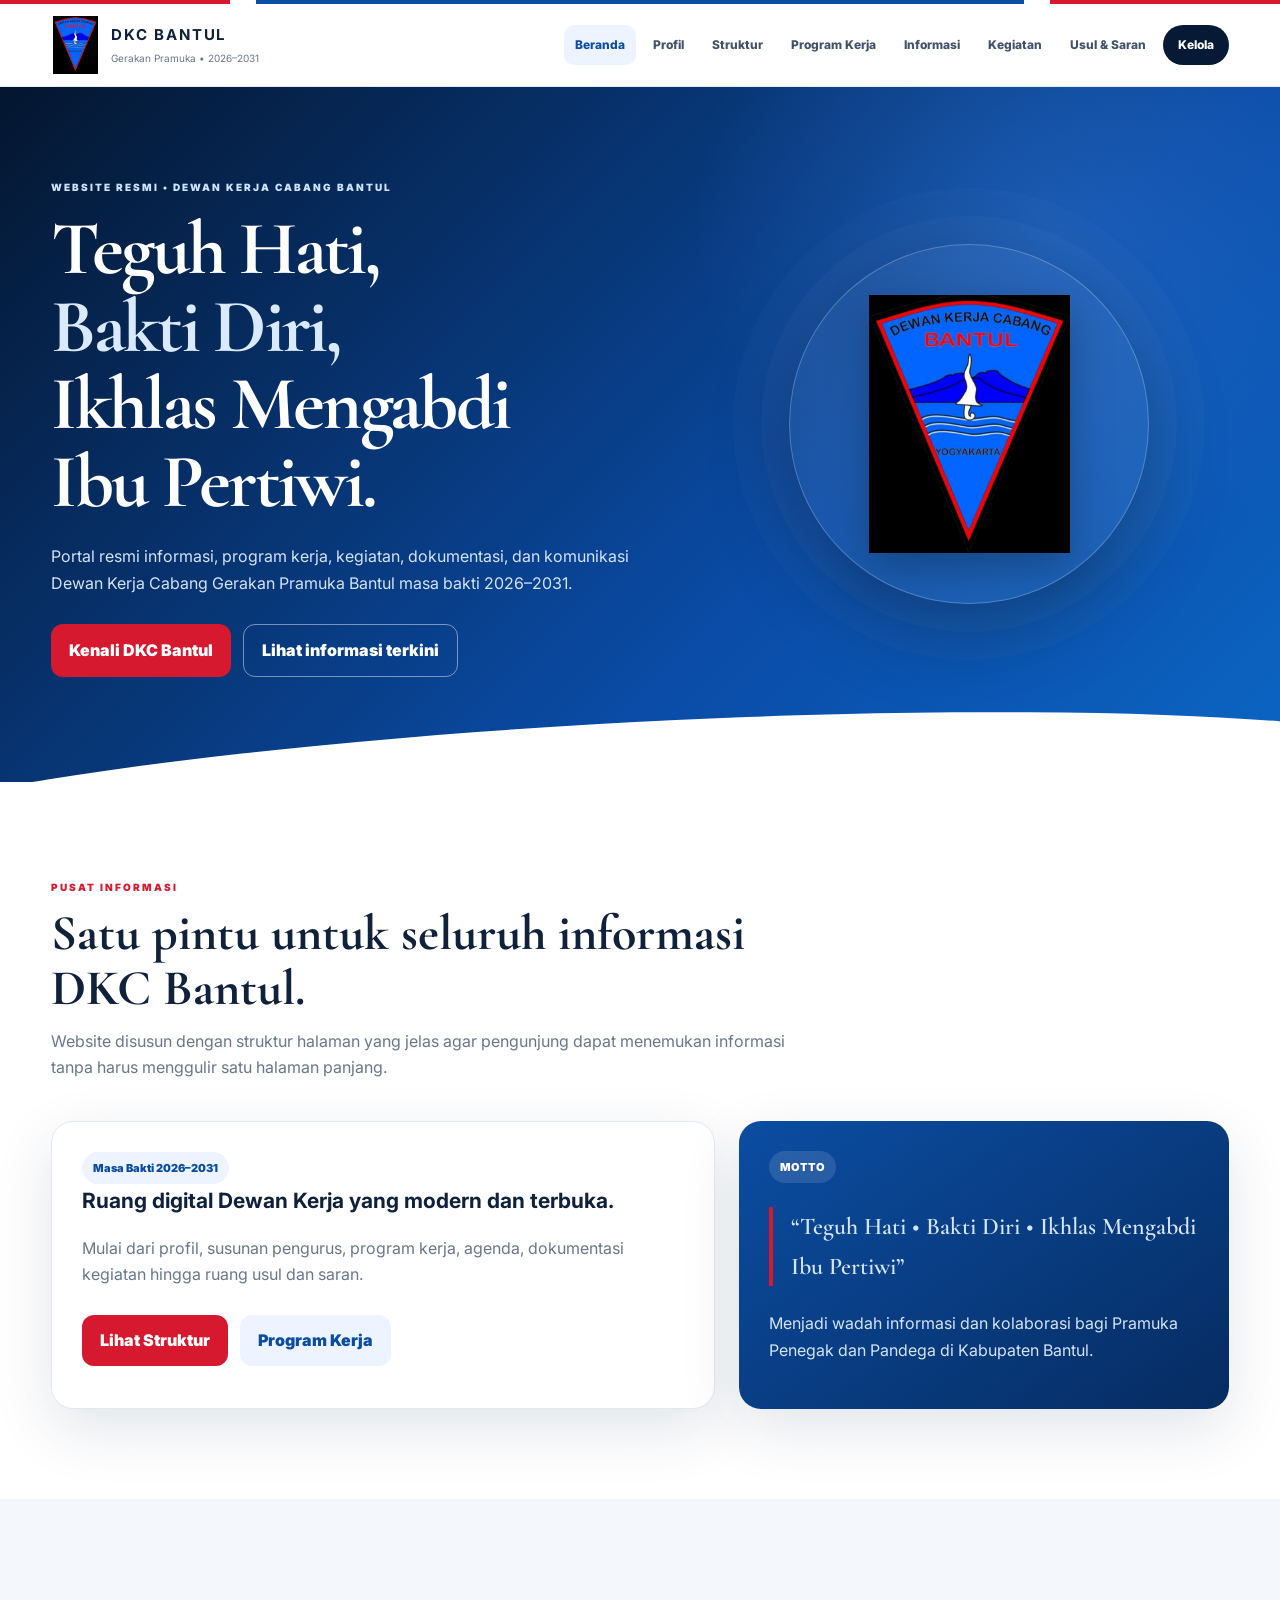
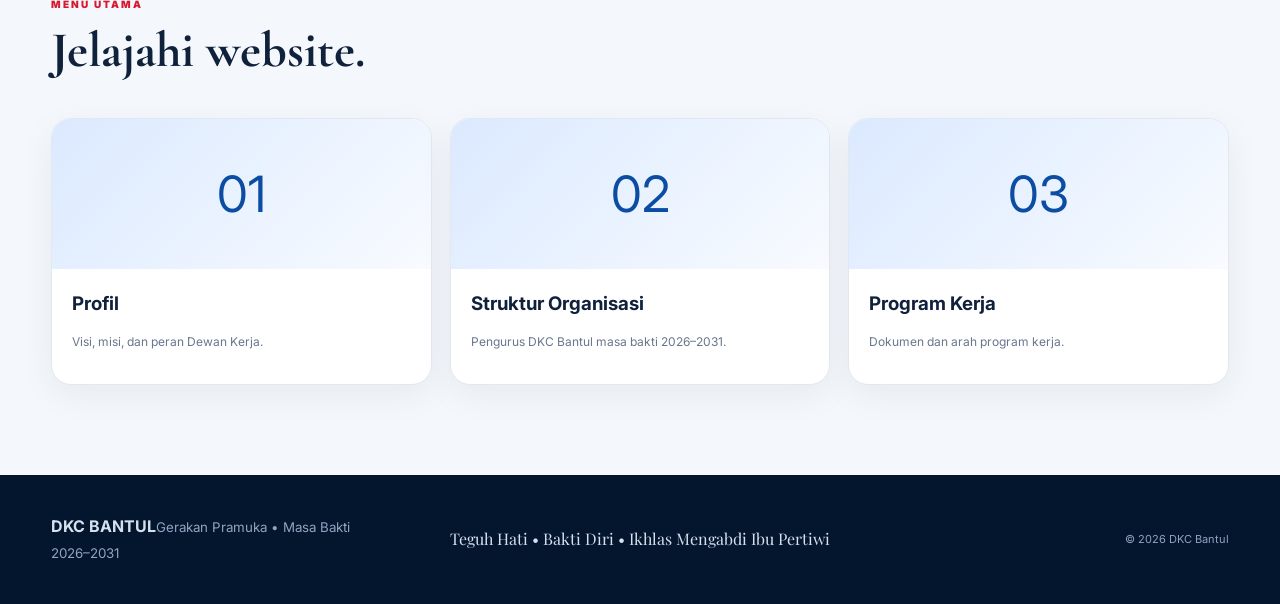
==== commit 5cd9b12b: "Add files via upload" ====
--- a/index.html
+++ b/index.html
@@ -1 +1 @@
-<!doctype html><html lang="id"><head><meta charset="utf-8"><meta name="viewport" content="width=device-width,initial-scale=1"><meta name="description" content="Website resmi Dewan Kerja Cabang Gerakan Pramuka Bantul masa bakti 2026–2031."><title>DKC Bantul | Website Resmi</title><link rel="preconnect" href="https://fonts.googleapis.com"><link rel="preconnect" href="https://fonts.gstatic.com" crossorigin><link href="https://fonts.googleapis.com/css2?family=Inter:wght@400;500;600;700;800;900&family=Playfair+Display:wght@700;800&display=swap" rel="stylesheet"><link rel="stylesheet" href="styles.css"></head><body><header class="site-header"><div class="container nav"><a class="brand" href="index.html"><img src="logo-dkc-bantul.png" alt="Logo DKC Bantul"><span><b>DKC BANTUL</b><small>Gerakan Pramuka • 2026–2031</small></span></a><button class="menu" aria-label="Menu">☰</button><nav class="navlinks"><a data-page="index.html" href="index.html">Beranda</a><a data-page="profil.html" href="profil.html">Profil</a><a data-page="struktur.html" href="struktur.html">Struktur</a><a data-page="program.html" href="program.html">Program Kerja</a><a data-page="informasi.html" href="informasi.html">Informasi</a><a data-page="kegiatan.html" href="kegiatan.html">Kegiatan</a><a data-page="saran.html" href="saran.html">Usul & Saran</a><a class="nav-cta" href="admin.html">Kelola</a></nav></div></header><main><section class="hero"><div class="container hero-grid"><div><span class="eyebrow">WEBSITE RESMI • DEWAN KERJA CABANG BANTUL</span><h1>Teguh Hati,<br><em>Bakti Diri,</em><br>Ikhlas Mengabdi<br>Ibu Pertiwi.</h1><p>Portal resmi informasi, program kerja, kegiatan, dokumentasi, dan komunikasi Dewan Kerja Cabang Gerakan Pramuka Bantul masa bakti 2026–2031.</p><div class="actions"><a class="btn btn-red" href="profil.html">Kenali DKC Bantul</a><a class="btn btn-outline" href="informasi.html">Lihat informasi terkini</a></div></div><div class="seal"><div class="seal-ring"><img src="logo-dkc-bantul.png" alt="Logo DKC Bantul"></div></div></div></section><section class="section"><div class="container"><div class="heading"><span class="eyebrow">PUSAT INFORMASI</span><h2>Satu pintu untuk seluruh informasi DKC Bantul.</h2><p>Website disusun dengan struktur halaman yang jelas agar pengunjung dapat menemukan informasi tanpa harus menggulir satu halaman panjang.</p></div><div class="grid2"><article class="card"><span class="pill">Masa Bakti 2026–2031</span><h3>Ruang digital Dewan Kerja yang modern dan terbuka.</h3><p>Mulai dari profil, susunan pengurus, program kerja, agenda, dokumentasi kegiatan hingga ruang usul dan saran.</p><div class="actions"><a class="btn btn-red" href="struktur.html">Lihat Struktur</a><a class="btn" style="background:#edf4ff;color:#0b4da2" href="program.html">Program Kerja</a></div></article><article class="card vision"><span class="pill" style="background:rgba(255,255,255,.12);color:#fff">MOTTO</span><p class="quote">“Teguh Hati • Bakti Diri • Ikhlas Mengabdi Ibu Pertiwi”</p><p>Menjadi wadah informasi dan kolaborasi bagi Pramuka Penegak dan Pandega di Kabupaten Bantul.</p></article></div></div></section><section class="section soft"><div class="container"><div class="heading"><span class="eyebrow">MENU UTAMA</span><h2>Jelajahi website.</h2></div><div class="activity-grid"><a class="activity" href="profil.html"><div class="activity-cover">01</div><div class="activity-body"><h3>Profil</h3><p>Visi, misi, dan peran Dewan Kerja.</p></div></a><a class="activity" href="struktur.html"><div class="activity-cover">02</div><div class="activity-body"><h3>Struktur Organisasi</h3><p>Pengurus DKC Bantul masa bakti 2026–2031.</p></div></a><a class="activity" href="program.html"><div class="activity-cover">03</div><div class="activity-body"><h3>Program Kerja</h3><p>Dokumen dan arah program kerja.</p></div></a></div></div></section></main><footer class="footer"><div class="container footer-grid"><div><b>DKC BANTUL</b><small>Gerakan Pramuka • Masa Bakti 2026–2031</small></div><div class="footer-motto">Teguh Hati • Bakti Diri • Ikhlas Mengabdi Ibu Pertiwi</div><div class="footer-copy">© 2026 DKC Bantul</div></div></footer><script src="app.js"></script></body></html>
+<!doctype html><html lang="id"><head><meta charset="utf-8"><meta name="viewport" content="width=device-width,initial-scale=1"><meta name="description" content="Website resmi Dewan Kerja Cabang Gerakan Pramuka Bantul masa bakti 2026–2031."><title>DKC Bantul | Website Resmi</title><link rel="preconnect" href="https://fonts.googleapis.com"><link rel="preconnect" href="https://fonts.gstatic.com" crossorigin><link href="https://fonts.googleapis.com/css2?family=Cormorant+Garamond:wght@500;600;700&family=Inter:wght@400;500;600;700;800;900&family=Playfair+Display:wght@700;800&display=swap" rel="stylesheet"><link rel="stylesheet" href="styles.css"></head><body><header class="site-header"><div class="container nav"><a class="brand" href="index.html"><img src="logo-dkc-bantul.png" alt="Logo DKC Bantul"><span><b>DKC BANTUL</b><small>Gerakan Pramuka • 2026–2031</small></span></a><button class="menu" aria-label="Menu">☰</button><nav class="navlinks"><a data-page="index.html" href="index.html">Beranda</a><a data-page="profil.html" href="profil.html">Profil</a><a data-page="struktur.html" href="struktur.html">Struktur</a><a data-page="program.html" href="program.html">Program Kerja</a><a data-page="informasi.html" href="informasi.html">Informasi</a><a data-page="kegiatan.html" href="kegiatan.html">Kegiatan</a><a data-page="saran.html" href="saran.html">Usul & Saran</a><a class="nav-cta" href="admin.html">Kelola</a></nav></div></header><main><section class="hero"><div class="container hero-grid"><div><span class="eyebrow">WEBSITE RESMI • DEWAN KERJA CABANG BANTUL</span><h1>Teguh Hati,<br><em>Bakti Diri,</em><br>Ikhlas Mengabdi<br>Ibu Pertiwi.</h1><p>Portal resmi informasi, program kerja, kegiatan, dokumentasi, dan komunikasi Dewan Kerja Cabang Gerakan Pramuka Bantul masa bakti 2026–2031.</p><div class="actions"><a class="btn btn-red" href="profil.html">Kenali DKC Bantul</a><a class="btn btn-outline" href="informasi.html">Lihat informasi terkini</a></div></div><div class="seal"><div class="seal-ring"><img src="logo-dkc-bantul.png" alt="Logo DKC Bantul"></div></div></div></section><section class="section"><div class="container"><div class="heading"><span class="eyebrow">PUSAT INFORMASI</span><h2>Satu pintu untuk seluruh informasi DKC Bantul.</h2><p>Website disusun dengan struktur halaman yang jelas agar pengunjung dapat menemukan informasi tanpa harus menggulir satu halaman panjang.</p></div><div class="grid2"><article class="card"><span class="pill">Masa Bakti 2026–2031</span><h3>Ruang digital Dewan Kerja yang modern dan terbuka.</h3><p>Mulai dari profil, susunan pengurus, program kerja, agenda, dokumentasi kegiatan hingga ruang usul dan saran.</p><div class="actions"><a class="btn btn-red" href="struktur.html">Lihat Struktur</a><a class="btn" style="background:#edf4ff;color:#0b4da2" href="program.html">Program Kerja</a></div></article><article class="card vision"><span class="pill" style="background:rgba(255,255,255,.12);color:#fff">MOTTO</span><p class="quote">“Teguh Hati • Bakti Diri • Ikhlas Mengabdi Ibu Pertiwi”</p><p>Menjadi wadah informasi dan kolaborasi bagi Pramuka Penegak dan Pandega di Kabupaten Bantul.</p></article></div></div></section><section class="section soft"><div class="container"><div class="heading"><span class="eyebrow">MENU UTAMA</span><h2>Jelajahi website.</h2></div><div class="activity-grid"><a class="activity" href="profil.html"><div class="activity-cover">01</div><div class="activity-body"><h3>Profil</h3><p>Visi, misi, dan peran Dewan Kerja.</p></div></a><a class="activity" href="struktur.html"><div class="activity-cover">02</div><div class="activity-body"><h3>Struktur Organisasi</h3><p>Pengurus DKC Bantul masa bakti 2026–2031.</p></div></a><a class="activity" href="program.html"><div class="activity-cover">03</div><div class="activity-body"><h3>Program Kerja</h3><p>Dokumen dan arah program kerja.</p></div></a></div></div></section></main><footer class="footer"><div class="container footer-grid"><div><b>DKC BANTUL</b><small>Gerakan Pramuka • Masa Bakti 2026–2031</small></div><div class="footer-motto">Teguh Hati • Bakti Diri • Ikhlas Mengabdi Ibu Pertiwi</div><div class="footer-copy">© 2026 DKC Bantul</div></div></footer><script src="app.js"></script></body></html>
--- a/styles.css
+++ b/styles.css
@@ -1 +1 @@
-:root{--navy:#061a35;--blue:#0b4da2;--blue2:#083774;--red:#d7192f;--gold:#caa24b;--ink:#10213b;--muted:#68778d;--paper:#fff;--soft:#f4f7fb;--line:#e2e8f0;--shadow:0 20px 60px rgba(8,39,84,.12);--radius:22px}*{box-sizing:border-box}html{scroll-behavior:smooth}body{margin:0;font-family:Inter,system-ui,-apple-system,BlinkMacSystemFont,"Segoe UI",sans-serif;color:var(--ink);background:#fff;line-height:1.65}body:before{content:"";display:block;height:4px;background:linear-gradient(90deg,var(--red) 0 18%,#fff 18% 20%,var(--blue) 20% 80%,#fff 80% 82%,var(--red) 82%)}a{text-decoration:none;color:inherit}.container{width:min(1180px,92%);margin:auto}.site-header{position:sticky;top:0;z-index:100;background:rgba(255,255,255,.94);backdrop-filter:blur(18px);border-bottom:1px solid rgba(226,232,240,.85)}.nav{min-height:82px;display:flex;align-items:center;justify-content:space-between;gap:24px}.brand{display:flex;align-items:center;gap:12px;min-width:230px}.brand img{width:48px;height:58px;object-fit:contain}.brand b{display:block;letter-spacing:.12em;font-size:15px}.brand small{display:block;color:var(--muted);font-size:10px;margin-top:2px}.navlinks{display:flex;align-items:center;gap:6px}.navlinks a{padding:10px 11px;border-radius:10px;font-size:12px;font-weight:800;color:#42526a}.navlinks a:hover,.navlinks a.active{color:var(--blue);background:#eef4ff}.navlinks .nav-cta{background:var(--navy);color:#fff;padding:10px 15px;border-radius:999px}.menu{display:none;border:0;background:#eef3f8;width:42px;height:42px;border-radius:12px;font-size:21px}.hero{position:relative;overflow:hidden;background:radial-gradient(circle at 82% 20%,rgba(88,157,255,.22),transparent 30%),linear-gradient(135deg,#04162f,#0a4ca7 64%,#0c65c4);color:#fff}.hero:after{content:"";position:absolute;width:130%;height:180px;left:-15%;bottom:-120px;background:#fff;transform:rotate(-3deg);border-radius:50%}.hero-grid{min-height:610px;padding:85px 0 105px;display:grid;grid-template-columns:1.08fr .92fr;gap:50px;align-items:center;position:relative;z-index:1}.eyebrow{font-size:10px;font-weight:900;letter-spacing:.2em;color:var(--red)}.hero .eyebrow{color:#cfe3ff}.hero h1{font-family:"Playfair Display",serif;font-size:clamp(44px,6vw,76px);line-height:1.02;letter-spacing:-.035em;margin:13px 0 22px}.hero h1 em{font-style:normal;color:#d9eaff}.hero p{max-width:650px;color:#d4e3f7;font-size:16px}.actions{display:flex;gap:12px;flex-wrap:wrap;margin-top:28px}.btn{display:inline-flex;align-items:center;justify-content:center;border:0;border-radius:12px;padding:12px 18px;font-weight:900;cursor:pointer;transition:.2s}.btn:hover{transform:translateY(-2px)}.btn-red{background:var(--red);color:#fff}.btn-white{background:#fff;color:var(--blue2)}.btn-outline{background:transparent;color:#fff;border:1px solid rgba(255,255,255,.45)}.seal{display:flex;justify-content:center}.seal-ring{width:min(360px,75vw);aspect-ratio:1;border-radius:50%;border:1px solid rgba(255,255,255,.23);background:rgba(255,255,255,.07);display:grid;place-items:center;box-shadow:0 30px 80px rgba(0,0,0,.28),0 0 0 28px rgba(255,255,255,.025),0 0 0 56px rgba(255,255,255,.015)}.seal-ring img{width:72%;height:72%;object-fit:contain;filter:drop-shadow(0 14px 20px rgba(0,0,0,.25))}.page-hero{background:linear-gradient(135deg,#061a35,#0a4da2);color:#fff;padding:85px 0 80px;position:relative;overflow:hidden}.page-hero:after{content:"";position:absolute;right:-120px;top:-140px;width:360px;height:360px;border:1px solid rgba(255,255,255,.15);border-radius:50%;box-shadow:0 0 0 35px rgba(255,255,255,.02),0 0 0 70px rgba(255,255,255,.015)}.page-hero h1{font-family:"Playfair Display",serif;font-size:clamp(40px,6vw,62px);line-height:1.05;margin:10px 0}.page-hero p{max-width:720px;color:#c9dbf2;margin:0}.section{padding:90px 0}.section.soft{background:var(--soft)}.section.blue{background:linear-gradient(145deg,#061a35,#0a4da2);color:#fff}.heading{max-width:760px;margin-bottom:40px}.heading h2{font-family:"Playfair Display",serif;font-size:clamp(32px,4vw,50px);line-height:1.1;margin:8px 0 12px}.heading p{color:var(--muted);margin:0}.blue .heading p{color:#c9dbf2}.grid2{display:grid;grid-template-columns:1.15fr .85fr;gap:24px}.card{background:#fff;border:1px solid var(--line);border-radius:var(--radius);box-shadow:var(--shadow);padding:30px}.card h3{margin:0 0 10px;font-size:21px}.card p{color:var(--muted)}.vision{background:linear-gradient(145deg,#0b4da2,#062c61);color:#fff;border:0}.vision p{color:#d5e4f8}.quote{border-left:4px solid var(--red);padding-left:18px;font-family:"Playfair Display",serif;font-size:24px}.pill{display:inline-flex;padding:7px 11px;border-radius:999px;background:#edf4ff;color:var(--blue);font-size:11px;font-weight:900}.position-grid{display:grid;grid-template-columns:repeat(4,1fr);gap:16px}.person{background:#fff;border:1px solid var(--line);border-radius:20px;overflow:hidden;box-shadow:0 10px 35px rgba(20,50,90,.06)}.person.leader{grid-column:span 4}.person-top{height:170px;background:linear-gradient(145deg,#e9f2ff,#f9fbff);display:grid;place-items:center}.leader .person-top{height:245px}.person-top .placeholder{font-size:58px;color:#7d9bc0}.person-body{padding:18px}.person-body small{display:block;color:var(--blue);font-size:9px;font-weight:900;letter-spacing:.13em;text-transform:uppercase}.person-body h3{margin:5px 0;font-size:18px}.person-body p{margin:0;color:var(--muted);font-size:12px}.book-grid{display:grid;grid-template-columns:1fr 320px;gap:24px}.book-list{display:grid;gap:14px}.book-item{display:grid;grid-template-columns:1fr auto;gap:20px;align-items:center;background:#fff;border:1px solid var(--line);border-radius:18px;padding:22px;box-shadow:0 8px 30px rgba(20,50,90,.05)}.book-item h3{margin:0 0 6px}.book-item p{margin:0;color:var(--muted);font-size:13px}.book-cover{position:sticky;top:110px;background:linear-gradient(160deg,#061a35,#0b4da2);border-radius:26px;padding:26px;color:#fff}.book-face{height:330px;border-radius:8px 18px 18px 8px;border-left:10px solid #032652;background:linear-gradient(145deg,#1765c8,#083774);display:flex;flex-direction:column;align-items:center;justify-content:center;text-align:center;box-shadow:12px 16px 30px rgba(0,0,0,.25)}.book-face strong{font-family:"Playfair Display";font-size:28px;margin:8px 0}.book-face span{font-size:10px;letter-spacing:.18em}.list{display:grid;gap:14px}.event{background:#fff;border:1px solid var(--line);border-radius:20px;padding:24px;display:grid;grid-template-columns:1fr auto;gap:20px;box-shadow:0 8px 30px rgba(20,50,90,.05)}.event h3{margin:0 0 10px}.meta{display:flex;flex-wrap:wrap;gap:7px}.meta span{background:#edf3fa;border-radius:999px;padding:6px 9px;font-size:10px;color:#53647a;font-weight:800}.event p{color:var(--muted);font-size:13px}.docs{display:flex;gap:8px;flex-wrap:wrap;margin-top:14px}.doc{border:1px solid #ccd8e8;background:#fff;color:var(--blue);border-radius:10px;padding:8px 10px;font-size:10px;font-weight:900}.activity-grid{display:grid;grid-template-columns:repeat(3,1fr);gap:18px}.activity{border:1px solid var(--line);border-radius:20px;overflow:hidden;background:#fff;box-shadow:0 10px 35px rgba(20,50,90,.06)}.activity-cover{height:150px;background:linear-gradient(135deg,#dbe9ff,#f8fbff);display:grid;place-items:center;font-size:50px;color:var(--blue)}.activity-body{padding:20px}.activity-body h3{margin:0 0 8px}.activity-body p{font-size:12px;color:var(--muted)}.suggest{display:grid;grid-template-columns:1fr .75fr;gap:24px}.form-card{background:#fff;border-radius:24px;padding:28px;box-shadow:var(--shadow)}label{display:block;font-size:12px;font-weight:800;margin-bottom:14px}input,textarea,select{width:100%;margin-top:7px;border:1px solid #cdd8e7;border-radius:11px;padding:12px 13px;font:inherit;color:var(--ink);background:#fff}textarea{resize:vertical}.dark-card{background:rgba(255,255,255,.08);border:1px solid rgba(255,255,255,.15);border-radius:24px;padding:28px;color:#fff}.dark-card p{color:#c8d8ed}.stat{font-family:"Playfair Display";font-size:80px;line-height:1}.footer{background:#04152e;color:#d5e1ef;padding:38px 0}.footer-grid{display:grid;grid-template-columns:1fr 1.5fr 1fr;gap:20px;align-items:center}.footer small{color:#8ea5c1}.footer-motto{text-align:center;font-family:"Playfair Display"}.footer-copy{text-align:right;font-size:11px;color:#8ea5c1}.admin-box{background:#fff;border:1px solid var(--line);border-radius:22px;padding:24px;box-shadow:var(--shadow)}.notice{background:#fff8e7;border:1px solid #f2dfaa;color:#6c531d;padding:14px 16px;border-radius:14px;font-size:12px}.modal{border:0;border-radius:18px;width:min(1050px,94vw);height:min(86vh,900px);padding:0;box-shadow:0 25px 90px rgba(0,0,0,.35)}.modal::backdrop{background:rgba(3,15,34,.75);backdrop-filter:blur(5px)}.modal-head{height:58px;display:flex;align-items:center;justify-content:space-between;padding:0 16px;border-bottom:1px solid var(--line)}.modal-head button{border:0;background:#eef3f8;border-radius:9px;width:38px;height:38px;font-size:23px}.modal iframe{width:100%;height:calc(100% - 58px);border:0}@media(max-width:950px){.navlinks{display:none;position:absolute;top:86px;left:4%;right:4%;background:#fff;border:1px solid var(--line);border-radius:18px;padding:10px;box-shadow:var(--shadow);flex-direction:column;align-items:stretch}.navlinks.open{display:flex}.menu{display:block}.hero-grid,.grid2,.book-grid,.suggest{grid-template-columns:1fr}.seal{order:-1}.position-grid{grid-template-columns:repeat(2,1fr)}.leader{grid-column:span 2}.activity-grid{grid-template-columns:1fr 1fr}.book-cover{position:static}.footer-grid{grid-template-columns:1fr;text-align:center}.footer-copy{text-align:center}}@media(max-width:600px){.nav{min-height:74px}.brand img{width:42px;height:50px}.brand small{display:none}.brand b{font-size:13px}.hero-grid{padding:65px 0 95px}.hero h1{font-size:43px}.page-hero{padding:65px 0}.section{padding:68px 0}.position-grid,.activity-grid{grid-template-columns:1fr}.leader{grid-column:span 1}.leader .person-top{height:220px}.book-item,.event{grid-template-columns:1fr}.footer{padding:30px 0}}
+:root{--serif:"Cormorant Garamond", Georgia, serif;--navy:#061a35;--blue:#0b4da2;--blue2:#083774;--red:#d7192f;--gold:#caa24b;--ink:#10213b;--muted:#68778d;--paper:#fff;--soft:#f4f7fb;--line:#e2e8f0;--shadow:0 20px 60px rgba(8,39,84,.12);--radius:22px}*{box-sizing:border-box}html{scroll-behavior:smooth}body{margin:0;font-family:Inter,system-ui,-apple-system,BlinkMacSystemFont,"Segoe UI",sans-serif;color:var(--ink);background:#fff;line-height:1.65}body:before{content:"";display:block;height:4px;background:linear-gradient(90deg,var(--red) 0 18%,#fff 18% 20%,var(--blue) 20% 80%,#fff 80% 82%,var(--red) 82%)}a{text-decoration:none;color:inherit}.container{width:min(1180px,92%);margin:auto}.site-header{position:sticky;top:0;z-index:100;background:rgba(255,255,255,.94);backdrop-filter:blur(18px);border-bottom:1px solid rgba(226,232,240,.85)}.nav{min-height:82px;display:flex;align-items:center;justify-content:space-between;gap:24px}.brand{display:flex;align-items:center;gap:12px;min-width:230px}.brand img{width:48px;height:58px;object-fit:contain}.brand b{display:block;letter-spacing:.12em;font-size:15px}.brand small{display:block;color:var(--muted);font-size:10px;margin-top:2px}.navlinks{display:flex;align-items:center;gap:6px}.navlinks a{padding:10px 11px;border-radius:10px;font-size:12px;font-weight:800;color:#42526a}.navlinks a:hover,.navlinks a.active{color:var(--blue);background:#eef4ff}.navlinks .nav-cta{background:var(--navy);color:#fff;padding:10px 15px;border-radius:999px}.menu{display:none;border:0;background:#eef3f8;width:42px;height:42px;border-radius:12px;font-size:21px}.hero{position:relative;overflow:hidden;background:radial-gradient(circle at 82% 20%,rgba(88,157,255,.22),transparent 30%),linear-gradient(135deg,#04162f,#0a4ca7 64%,#0c65c4);color:#fff}.hero:after{content:"";position:absolute;width:130%;height:180px;left:-15%;bottom:-120px;background:#fff;transform:rotate(-3deg);border-radius:50%}.hero-grid{min-height:610px;padding:85px 0 105px;display:grid;grid-template-columns:1.08fr .92fr;gap:50px;align-items:center;position:relative;z-index:1}.eyebrow{font-size:10px;font-weight:900;letter-spacing:.2em;color:var(--red)}.hero .eyebrow{color:#cfe3ff}.hero h1{font-family:var(--serif);font-weight:700;font-size:clamp(44px,6vw,76px);line-height:1.02;letter-spacing:-.035em;margin:13px 0 22px}.hero h1 em{font-style:normal;color:#d9eaff}.hero p{max-width:650px;color:#d4e3f7;font-size:16px}.actions{display:flex;gap:12px;flex-wrap:wrap;margin-top:28px}.btn{display:inline-flex;align-items:center;justify-content:center;border:0;border-radius:12px;padding:12px 18px;font-weight:900;cursor:pointer;transition:.2s}.btn:hover{transform:translateY(-2px)}.btn-red{background:var(--red);color:#fff}.btn-white{background:#fff;color:var(--blue2)}.btn-outline{background:transparent;color:#fff;border:1px solid rgba(255,255,255,.45)}.seal{display:flex;justify-content:center}.seal-ring{width:min(360px,75vw);aspect-ratio:1;border-radius:50%;border:1px solid rgba(255,255,255,.23);background:rgba(255,255,255,.07);display:grid;place-items:center;box-shadow:0 30px 80px rgba(0,0,0,.28),0 0 0 28px rgba(255,255,255,.025),0 0 0 56px rgba(255,255,255,.015)}.seal-ring img{width:72%;height:72%;object-fit:contain;filter:drop-shadow(0 14px 20px rgba(0,0,0,.25))}.page-hero{background:linear-gradient(135deg,#061a35,#0a4da2);color:#fff;padding:85px 0 80px;position:relative;overflow:hidden}.page-hero:after{content:"";position:absolute;right:-120px;top:-140px;width:360px;height:360px;border:1px solid rgba(255,255,255,.15);border-radius:50%;box-shadow:0 0 0 35px rgba(255,255,255,.02),0 0 0 70px rgba(255,255,255,.015)}.page-hero h1{font-family:var(--serif);font-weight:700;font-size:clamp(40px,6vw,62px);line-height:1.05;margin:10px 0}.page-hero p{max-width:720px;color:#c9dbf2;margin:0}.section{padding:90px 0}.section.soft{background:var(--soft)}.section.blue{background:linear-gradient(145deg,#061a35,#0a4da2);color:#fff}.heading{max-width:760px;margin-bottom:40px}.heading h2{font-family:var(--serif);font-weight:700;font-size:clamp(32px,4vw,50px);line-height:1.1;margin:8px 0 12px}.heading p{color:var(--muted);margin:0}.blue .heading p{color:#c9dbf2}.grid2{display:grid;grid-template-columns:1.15fr .85fr;gap:24px}.card{background:#fff;border:1px solid var(--line);border-radius:var(--radius);box-shadow:var(--shadow);padding:30px}.card h3{margin:0 0 10px;font-size:21px}.card p{color:var(--muted)}.vision{background:linear-gradient(145deg,#0b4da2,#062c61);color:#fff;border:0}.vision p{color:#d5e4f8}.quote{border-left:4px solid var(--red);padding-left:18px;font-family:var(--serif);font-weight:600;font-size:24px}.pill{display:inline-flex;padding:7px 11px;border-radius:999px;background:#edf4ff;color:var(--blue);font-size:11px;font-weight:900}.position-grid{position:relative;display:flex;flex-direction:column;align-items:center;gap:0;max-width:900px;margin:0 auto}.position-grid:before{content:"";position:absolute;top:0;bottom:0;left:50%;width:2px;background:linear-gradient(#caa24b,#ffffff55,#caa24b);transform:translateX(-50%);opacity:.7}.person{position:relative;width:min(820px,100%);background:#fff;border:1px solid rgba(202,162,75,.28);border-radius:22px;overflow:hidden;box-shadow:0 14px 40px rgba(20,50,90,.12);margin:0 0 28px;z-index:1}.person:after{content:"";position:absolute;left:50%;bottom:-29px;width:12px;height:12px;border-radius:50%;background:var(--gold);border:3px solid #061a35;transform:translateX(-50%);box-shadow:0 0 0 4px rgba(202,162,75,.15)}.person:last-child{margin-bottom:0}.person:last-child:after{display:none}.person.leader{width:min(860px,100%);border:1px solid rgba(202,162,75,.55);box-shadow:0 22px 60px rgba(0,0,0,.22)}.person-top{height:150px;background:linear-gradient(145deg,#e9f2ff,#f9fbff);display:grid;place-items:center}.leader .person-top{height:235px;background:radial-gradient(circle at 50% 40%,#fff,#e8f1ff)}.person-body{padding:20px 24px;text-align:center}.person-body small{letter-spacing:.18em}.person-body h3{font-family:var(--serif);font-size:28px;line-height:1.05}.person-body p{max-width:680px;margin:6px auto 0}.person-top .placeholder{font-size:58px;color:#7d9bc0}.person-body{padding:18px}.person-body small{display:block;color:var(--blue);font-size:9px;font-weight:900;letter-spacing:.13em;text-transform:uppercase}.person-body h3{margin:5px 0;font-size:18px}.person-body p{margin:0;color:var(--muted);font-size:12px}.book-grid{display:grid;grid-template-columns:1fr 320px;gap:24px}.book-list{display:grid;gap:14px}.book-item{display:grid;grid-template-columns:1fr auto;gap:20px;align-items:center;background:#fff;border:1px solid var(--line);border-radius:18px;padding:22px;box-shadow:0 8px 30px rgba(20,50,90,.05)}.book-item h3{margin:0 0 6px}.book-item p{margin:0;color:var(--muted);font-size:13px}.book-cover{position:sticky;top:110px;background:linear-gradient(160deg,#061a35,#0b4da2);border-radius:26px;padding:26px;color:#fff}.book-face{height:330px;border-radius:8px 18px 18px 8px;border-left:10px solid #032652;background:linear-gradient(145deg,#1765c8,#083774);display:flex;flex-direction:column;align-items:center;justify-content:center;text-align:center;box-shadow:12px 16px 30px rgba(0,0,0,.25)}.book-face strong{font-family:"Playfair Display";font-size:28px;margin:8px 0}.book-face span{font-size:10px;letter-spacing:.18em}.list{display:grid;gap:14px}.event{background:#fff;border:1px solid var(--line);border-radius:20px;padding:24px;display:grid;grid-template-columns:1fr auto;gap:20px;box-shadow:0 8px 30px rgba(20,50,90,.05)}.event h3{margin:0 0 10px}.meta{display:flex;flex-wrap:wrap;gap:7px}.meta span{background:#edf3fa;border-radius:999px;padding:6px 9px;font-size:10px;color:#53647a;font-weight:800}.event p{color:var(--muted);font-size:13px}.docs{display:flex;gap:8px;flex-wrap:wrap;margin-top:14px}.doc{border:1px solid #ccd8e8;background:#fff;color:var(--blue);border-radius:10px;padding:8px 10px;font-size:10px;font-weight:900}.activity-grid{display:grid;grid-template-columns:repeat(3,1fr);gap:18px}.activity{border:1px solid var(--line);border-radius:20px;overflow:hidden;background:#fff;box-shadow:0 10px 35px rgba(20,50,90,.06)}.activity-cover{height:150px;background:linear-gradient(135deg,#dbe9ff,#f8fbff);display:grid;place-items:center;font-size:50px;color:var(--blue)}.activity-body{padding:20px}.activity-body h3{margin:0 0 8px}.activity-body p{font-size:12px;color:var(--muted)}.suggest{display:grid;grid-template-columns:1fr .75fr;gap:24px}.form-card{background:#fff;border-radius:24px;padding:28px;box-shadow:var(--shadow)}label{display:block;font-size:12px;font-weight:800;margin-bottom:14px}input,textarea,select{width:100%;margin-top:7px;border:1px solid #cdd8e7;border-radius:11px;padding:12px 13px;font:inherit;color:var(--ink);background:#fff}textarea{resize:vertical}.dark-card{background:rgba(255,255,255,.08);border:1px solid rgba(255,255,255,.15);border-radius:24px;padding:28px;color:#fff}.dark-card p{color:#c8d8ed}.stat{font-family:var(--serif);font-weight:700;font-size:80px;line-height:1}.footer{background:#04152e;color:#d5e1ef;padding:38px 0}.footer-grid{display:grid;grid-template-columns:1fr 1.5fr 1fr;gap:20px;align-items:center}.footer small{color:#8ea5c1}.footer-motto{text-align:center;font-family:"Playfair Display"}.footer-copy{text-align:right;font-size:11px;color:#8ea5c1}.admin-box{background:#fff;border:1px solid var(--line);border-radius:22px;padding:24px;box-shadow:var(--shadow)}.notice{background:#fff8e7;border:1px solid #f2dfaa;color:#6c531d;padding:14px 16px;border-radius:14px;font-size:12px}.modal{border:0;border-radius:18px;width:min(1050px,94vw);height:min(86vh,900px);padding:0;box-shadow:0 25px 90px rgba(0,0,0,.35)}.modal::backdrop{background:rgba(3,15,34,.75);backdrop-filter:blur(5px)}.modal-head{height:58px;display:flex;align-items:center;justify-content:space-between;padding:0 16px;border-bottom:1px solid var(--line)}.modal-head button{border:0;background:#eef3f8;border-radius:9px;width:38px;height:38px;font-size:23px}.modal iframe{width:100%;height:calc(100% - 58px);border:0}@media(max-width:950px){.navlinks{display:none;position:absolute;top:86px;left:4%;right:4%;background:#fff;border:1px solid var(--line);border-radius:18px;padding:10px;box-shadow:var(--shadow);flex-direction:column;align-items:stretch}.navlinks.open{display:flex}.menu{display:block}.hero-grid,.grid2,.book-grid,.suggest{grid-template-columns:1fr}.seal{order:-1}.position-grid{max-width:100%}.position-grid:before{left:50%}.person,.person.leader{width:100%}.activity-grid{grid-template-columns:1fr 1fr}.book-cover{position:static}.footer-grid{grid-template-columns:1fr;text-align:center}.footer-copy{text-align:center}}@media(max-width:600px){.nav{min-height:74px}.brand img{width:42px;height:50px}.brand small{display:none}.brand b{font-size:13px}.hero-grid{padding:65px 0 95px}.hero h1{font-size:43px}.page-hero{padding:65px 0}.section{padding:68px 0}.position-grid:before{left:50%}.position-grid,.activity-grid{grid-template-columns:1fr}.person,.person.leader{width:100%}.leader .person-top{height:220px}.book-item,.event{grid-template-columns:1fr}.footer{padding:30px 0}}
